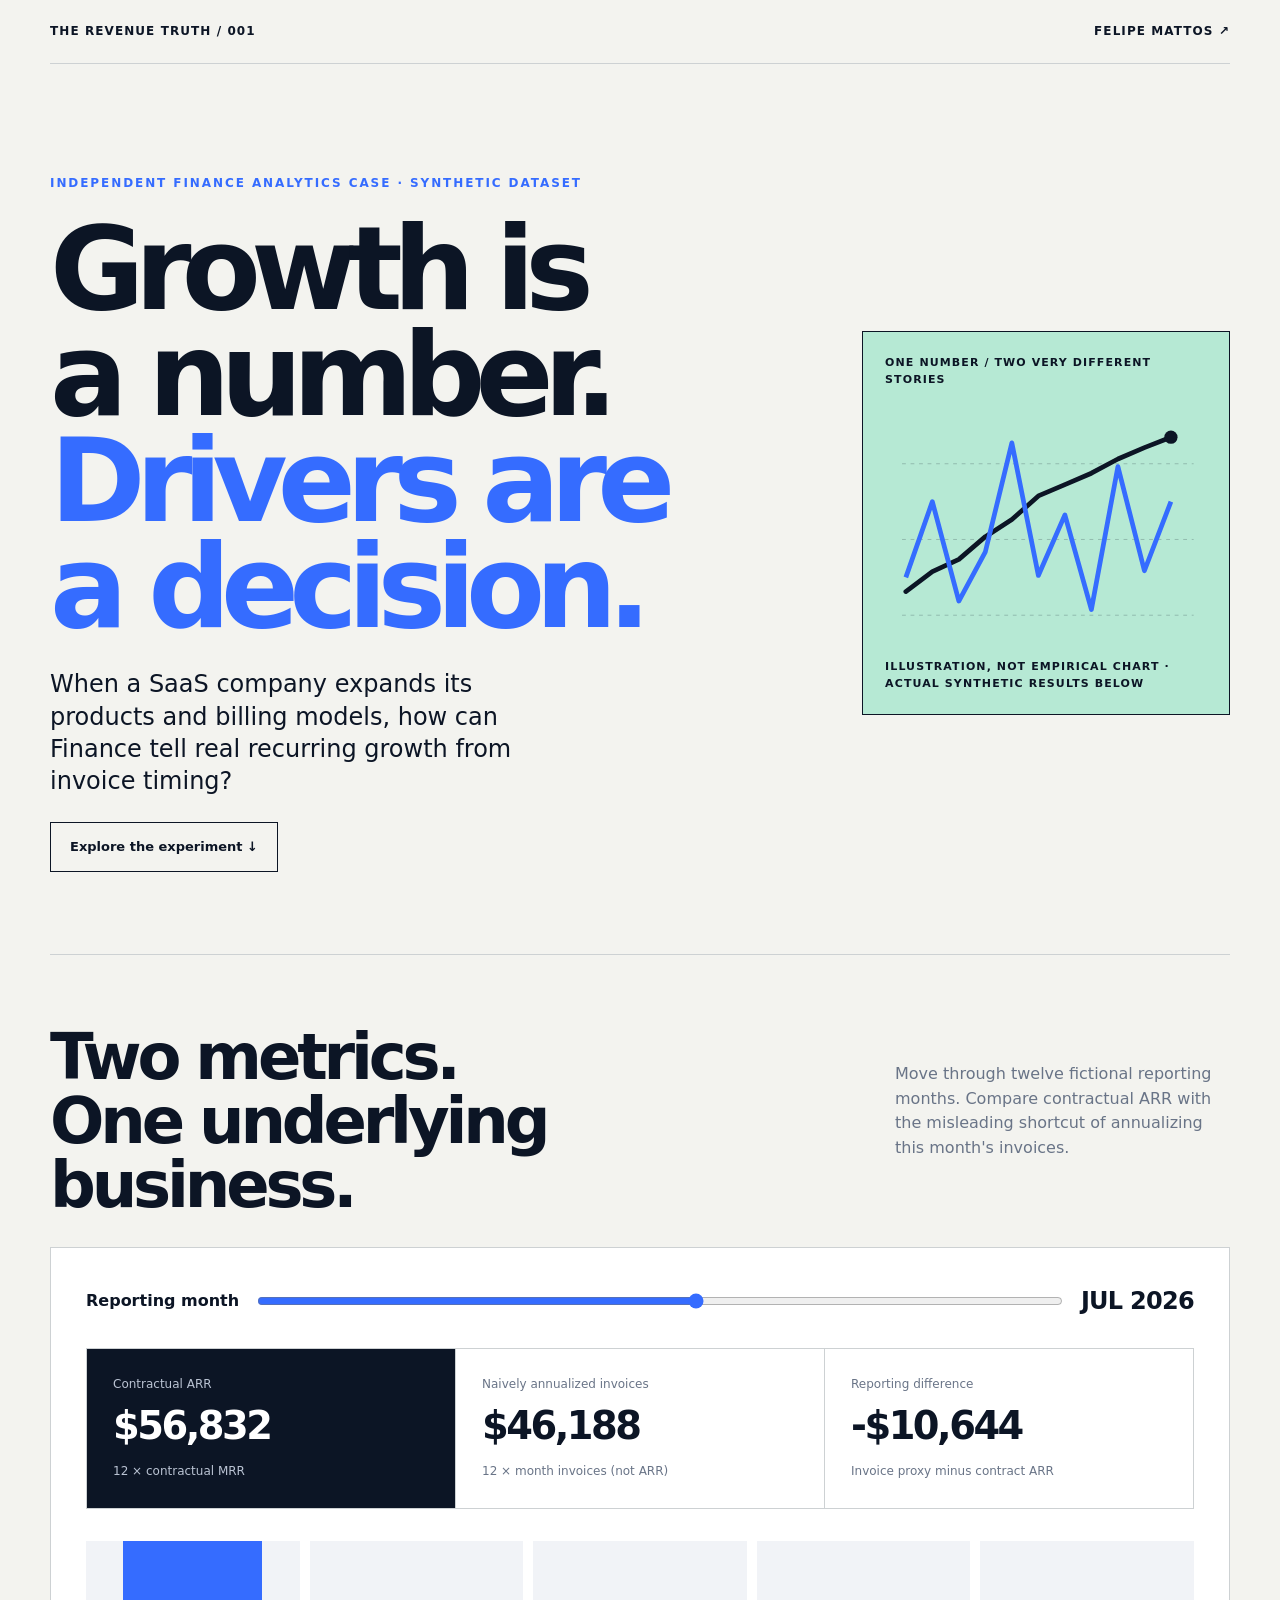
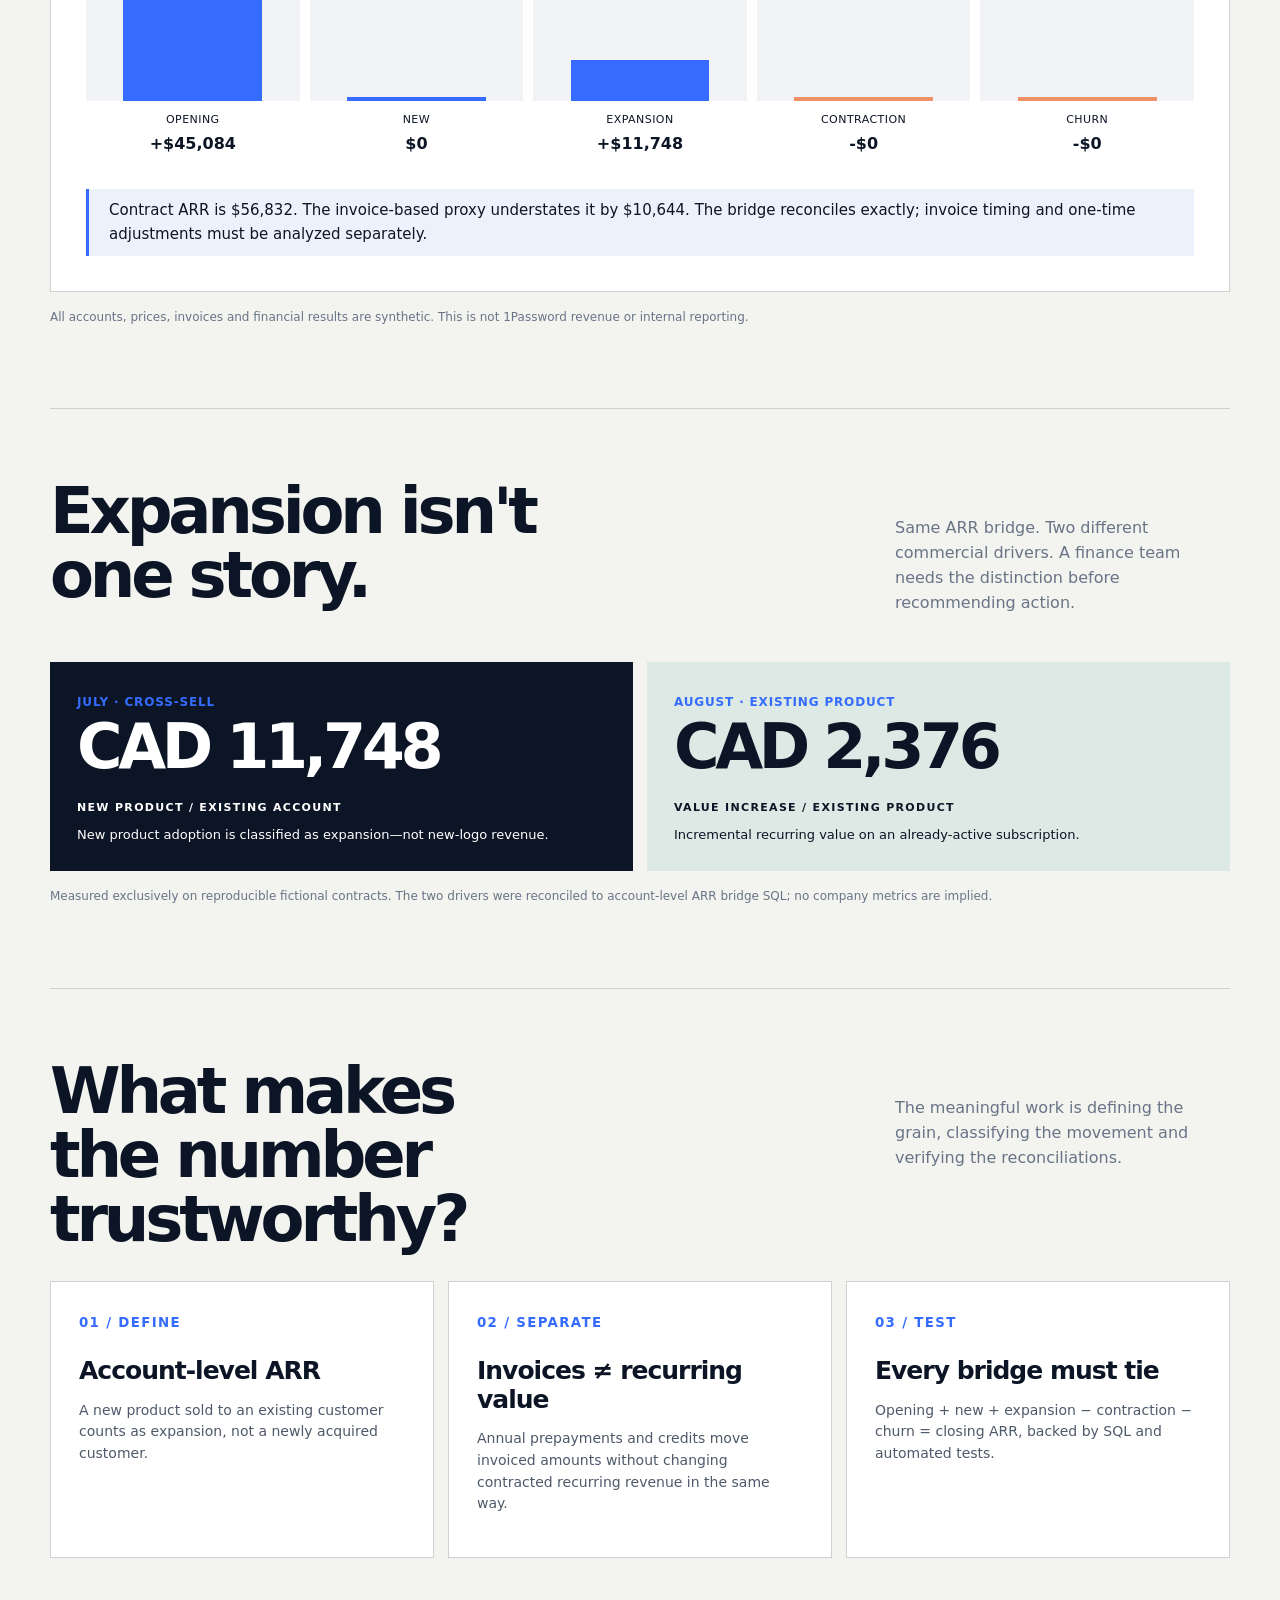
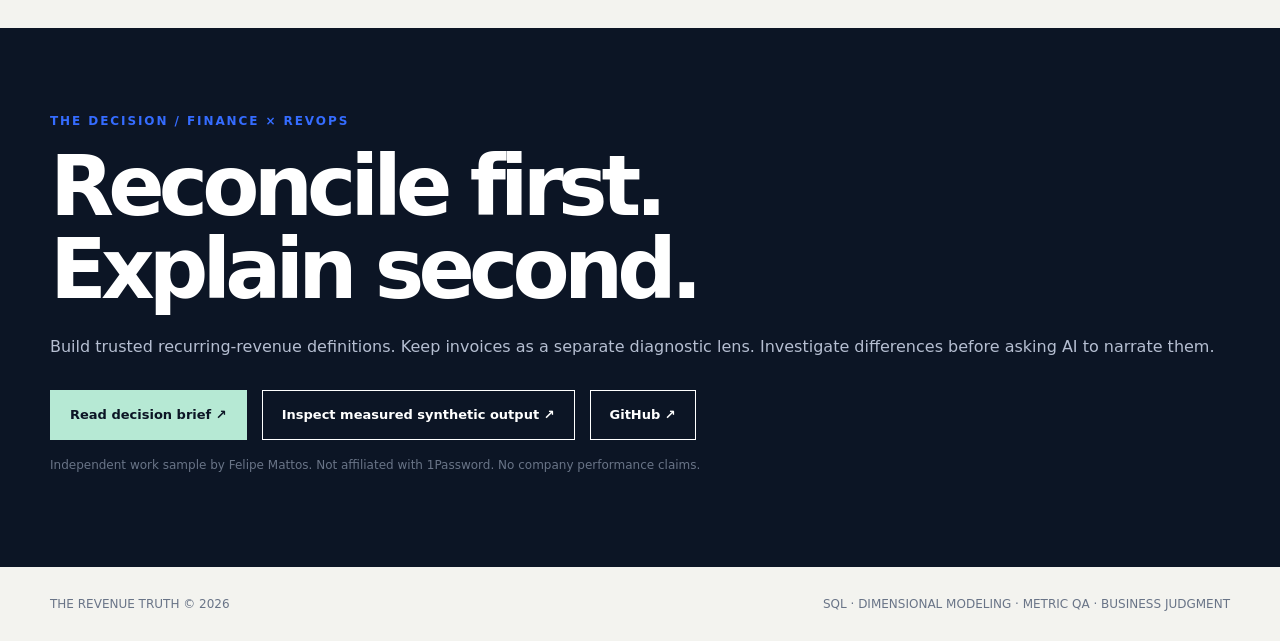
==== index.html @ c7f29cf8 "Publish Revenue Truth v2: index.html" ====
<!doctype html><html lang="en"><head><meta charset="utf-8"><meta name="viewport" content="width=device-width,initial-scale=1"><title>The Revenue Truth — Finance Analytics by Felipe Mattos</title><meta name="description" content="A reproducible synthetic SaaS finance analytics case on ARR, billing and metric integrity."><style>
:root{--ink:#0c1525;--paper:#f3f3ef;--blue:#356cff;--mint:#b6e9d4;--muted:#697487;--line:#cdd1d3}*{box-sizing:border-box}html{scroll-behavior:smooth}body{margin:0;background:var(--paper);color:var(--ink);font:16px/1.55 system-ui,-apple-system,Segoe UI,sans-serif}a{color:inherit}a:hover{color:var(--blue)}.wrap{width:min(1180px,calc(100% - 64px));margin:auto}.top{display:flex;justify-content:space-between;align-items:center;gap:16px;border-bottom:1px solid var(--line);padding:22px 0;font-size:12px;font-weight:750;letter-spacing:.09em}.top a{text-decoration:none}.hero{padding:110px 0 82px;min-height:68vh;display:grid;grid-template-columns:1.35fr .65fr;gap:48px;align-items:center}.kicker{font-size:12px;text-transform:uppercase;letter-spacing:.16em;color:var(--blue);font-weight:800}h1{font-size:clamp(58px,9vw,135px);letter-spacing:-.085em;line-height:.92;margin:24px 0 28px;font-weight:850}h1 em{color:var(--blue);font-style:normal}.lede{font-size:clamp(18px,2vw,24px);max-width:530px;line-height:1.35}.hero-graphic{border:1px solid var(--ink);padding:22px;aspect-ratio:1;background:var(--mint);display:flex;flex-direction:column;justify-content:space-between}.hero-graphic svg{width:100%;height:auto}.tiny{font-size:11px;letter-spacing:.1em;font-weight:800;text-transform:uppercase}.section{border-top:1px solid var(--line);padding:70px 0}.section-title{display:flex;align-items:baseline;justify-content:space-between;gap:32px;margin-bottom:30px}.section-title h2{font-size:clamp(34px,5vw,70px);line-height:1;letter-spacing:-.065em;margin:0}.section-title p{max-width:335px;color:var(--muted)}.panel{background:#fff;border:1px solid var(--line);padding:35px}.control{display:flex;align-items:center;gap:16px;flex-wrap:wrap}.control label{font-weight:700}input[type=range]{accent-color:var(--blue);flex:1;min-width:180px}.month{font-size:24px;letter-spacing:-.03em;font-weight:800}.metrics{display:grid;grid-template-columns:repeat(3,1fr);gap:1px;background:var(--line);border:1px solid var(--line);margin-top:28px}.metric{background:#fff;padding:26px}.metric span{font-size:12px;color:var(--muted);display:block}.metric strong{display:block;font-size:clamp(28px,3vw,42px);letter-spacing:-.065em;line-height:1.25;margin:8px 0}.metric small{font-size:12px;color:var(--muted)}.metric.emphasis{background:var(--ink);color:white}.metric.emphasis span,.metric.emphasis small{color:#bac3d3}.bridge{display:grid;grid-template-columns:repeat(5,minmax(0,1fr));gap:10px;margin:32px 0}.bar{text-align:center}.bar-visual{height:160px;display:flex;align-items:flex-end;justify-content:center;background:#f1f3f7}.bar-visual b{width:65%;min-height:4px;background:var(--blue)}.bar:nth-child(4) .bar-visual b,.bar:nth-child(5) .bar-visual b{background:#ef9267}.bar-title{font-size:11px;text-transform:uppercase;letter-spacing:.04em;margin-top:10px}.bar-value{font-weight:800;margin-top:4px}.notebox{border-left:3px solid var(--blue);padding:10px 20px;font-size:15px;background:#edf1fb}.cards{display:grid;grid-template-columns:repeat(3,1fr);gap:14px}.card{border:1px solid var(--line);padding:28px;background:white;min-height:205px}.card small{color:var(--blue);font-weight:800;letter-spacing:.1em}.card h3{font-size:25px;line-height:1.15;letter-spacing:-.04em;margin:22px 0 10px}.card p{font-size:14px;color:#4e596a}.closing{background:var(--ink);color:#fff;padding:80px 0}.closing h2{font-size:clamp(42px,6.5vw,84px);letter-spacing:-.07em;line-height:1;margin:12px 0 24px}.links{display:flex;gap:15px;flex-wrap:wrap;margin-top:30px}.btn{display:inline-block;border:1px solid currentColor;padding:14px 19px;text-decoration:none;font-weight:700;font-size:13px}.btn.primary{background:var(--mint);color:var(--ink);border-color:var(--mint)}footer{padding:28px 0;font-size:12px;color:var(--muted);display:flex;justify-content:space-between;gap:18px}.light{color:#b5bed1}.disclaimer{font-size:12px;color:var(--muted);margin-top:16px}button:focus-visible,a:focus-visible,input:focus-visible{outline:3px solid var(--blue);outline-offset:3px}@media(max-width:760px){.wrap{width:min(100% - 32px,1180px)}.hero{grid-template-columns:1fr;padding:70px 0 50px;min-height:auto}.hero-graphic{max-width:360px}.section-title{display:block}.metrics,.cards{grid-template-columns:1fr}.bridge{gap:5px}.bar-visual{height:110px}.bar-value{font-size:11px}.bar-title{font-size:9px}.panel{padding:20px}footer{display:block}}
</style><style>.finding{display:grid;grid-template-columns:1fr 1fr;gap:14px;margin-top:24px}.finding article{background:#0c1525;color:white;padding:27px;min-height:190px}.finding article:nth-child(2){background:#dce9e4;color:#0c1525}.finding .figure{font-size:clamp(38px,5vw,62px);font-weight:800;letter-spacing:-.07em;line-height:1.1}.finding .figlabel{display:block;margin-top:17px;font-size:11px;font-weight:700;letter-spacing:.12em;text-transform:uppercase}.finding small{display:block;margin-top:10px;font-size:13px;line-height:1.45}.method-tag{font-size:12px;letter-spacing:.07em;text-transform:uppercase;color:#356cff;font-weight:800}@media(max-width:760px){.finding{grid-template-columns:1fr}}</style></head><body><div class="wrap"><header class="top"><span>THE REVENUE TRUTH / 001</span><a href="https://github.com/felipervm/saas-revenue-integrity" target="_blank" rel="noopener">FELIPE MATTOS ↗</a></header><main><section class="hero"><div><div class="kicker">Independent Finance Analytics case · Synthetic dataset</div><h1>Growth is<br>a number.<br><em>Drivers are<br>a decision.</em></h1><p class="lede">When a SaaS company expands its products and billing models, how can Finance tell real recurring growth from invoice timing?</p><a href="#experiment" class="btn">Explore the experiment ↓</a></div><div class="hero-graphic"><div class="tiny">ONE NUMBER / TWO VERY DIFFERENT STORIES</div><svg viewBox="0 0 340 285" role="img" aria-label="Contract ARR follows steady growth while invoice timing fluctuates"><path d="M18 240H326M18 160H326M18 80H326" stroke="#0c1525" opacity=".22" stroke-dasharray="4 5"/><polyline points="22,215 50,194 78,181 106,157 134,139 162,114 190,102 218,90 246,75 274,63 302,52" fill="none" stroke="#0c1525" stroke-width="5" stroke-linecap="round" stroke-linejoin="round"/><polyline points="22,200 50,120 78,225 106,173 134,58 162,198 190,134 218,234 246,83 274,193 302,120" fill="none" stroke="#356cff" stroke-width="5" stroke-linejoin="round"/><circle cx="302" cy="52" r="7" fill="#0c1525"/></svg><div class="tiny">Illustration, not empirical chart · Actual synthetic results below</div></div></section><section class="section" id="experiment"><div class="section-title"><h2>Two metrics.<br>One underlying business.</h2><p>Move through twelve fictional reporting months. Compare contractual ARR with the misleading shortcut of annualizing this month's invoices.</p></div><div class="panel"><div class="control"><label for="month-slider">Reporting month</label><input id="month-slider" type="range" min="0" max="11" step="1" value="6"><output id="month-label" class="month" for="month-slider">JUL 2026</output></div><div class="metrics"><div class="metric emphasis"><span>Contractual ARR</span><strong id="arr">—</strong><small>12 × contractual MRR</small></div><div class="metric"><span>Naively annualized invoices</span><strong id="invoices">—</strong><small>12 × month invoices (not ARR)</small></div><div class="metric"><span>Reporting difference</span><strong id="difference">—</strong><small>Invoice proxy minus contract ARR</small></div></div><div class="bridge" id="bridge" aria-label="ARR bridge movements"></div><div class="notebox" id="insight" aria-live="polite"></div></div><p class="disclaimer">All accounts, prices, invoices and financial results are synthetic. This is not 1Password revenue or internal reporting.</p></section><section class="section" id="attribution"><div class="section-title"><h2>Expansion isn't<br>one story.</h2><p>Same ARR bridge. Two different commercial drivers. A finance team needs the distinction before recommending action.</p></div><div class="finding"><article><span class="method-tag">JULY · CROSS-SELL</span><div class="figure">CAD 11,748</div><span class="figlabel">New product / existing account</span><small>New product adoption is classified as expansion—not new-logo revenue.</small></article><article><span class="method-tag">AUGUST · EXISTING PRODUCT</span><div class="figure">CAD 2,376</div><span class="figlabel">Value increase / existing product</span><small>Incremental recurring value on an already-active subscription.</small></article></div><p class="disclaimer">Measured exclusively on reproducible fictional contracts. The two drivers were reconciled to account-level ARR bridge SQL; no company metrics are implied.</p></section><section class="section"><div class="section-title"><h2>What makes<br>the number trustworthy?</h2><p>The meaningful work is defining the grain, classifying the movement and verifying the reconciliations.</p></div><div class="cards"><article class="card"><small>01 / DEFINE</small><h3>Account-level ARR</h3><p>A new product sold to an existing customer counts as expansion, not a newly acquired customer.</p></article><article class="card"><small>02 / SEPARATE</small><h3>Invoices ≠ recurring value</h3><p>Annual prepayments and credits move invoiced amounts without changing contracted recurring revenue in the same way.</p></article><article class="card"><small>03 / TEST</small><h3>Every bridge must tie</h3><p>Opening + new + expansion − contraction − churn = closing ARR, backed by SQL and automated tests.</p></article></div></section></main></div><section class="closing"><div class="wrap"><span class="kicker">The decision / Finance × RevOps</span><h2>Reconcile first.<br>Explain second.</h2><p class="light">Build trusted recurring-revenue definitions. Keep invoices as a separate diagnostic lens. Investigate differences before asking AI to narrate them.</p><div class="links"><a class="btn primary" href="https://github.com/felipervm/saas-revenue-integrity/blob/main/docs/decision_brief.md">Read decision brief ↗</a><a class="btn" href="https://github.com/felipervm/saas-revenue-integrity/blob/main/data/analysis.json">Inspect measured synthetic output ↗</a><a class="btn" href="https://github.com/felipervm/saas-revenue-integrity" target="_blank" rel="noopener">GitHub ↗</a></div><p class="disclaimer light">Independent work sample by Felipe Mattos. Not affiliated with 1Password. No company performance claims.</p></div></section><div class="wrap"><footer><span>THE REVENUE TRUTH © 2026</span><span>SQL · DIMENSIONAL MODELING · METRIC QA · BUSINESS JUDGMENT</span></footer></div><script id="results" type="application/json">{"metadata":{"dataset":"Synthetic fictional SaaS accounts and products \u2014 NOT 1Password internal data","seed":20261015,"accounts":120,"period":"Jan\u2013Dec 2026","currency":"CAD","pricing":"illustrative only"},"results":{"01_arr_bridge":[{"month":"2026-01","opening_arr":0,"new_arr":8664,"expansion_arr":0,"contraction_arr":0,"churn_arr":0,"closing_arr":8664},{"month":"2026-02","opening_arr":8664,"new_arr":9240,"expansion_arr":0,"contraction_arr":0,"churn_arr":0,"closing_arr":17904},{"month":"2026-03","opening_arr":17904,"new_arr":9084,"expansion_arr":0,"contraction_arr":0,"churn_arr":0,"closing_arr":26988},{"month":"2026-04","opening_arr":26988,"new_arr":8772,"expansion_arr":0,"contraction_arr":0,"churn_arr":0,"closing_arr":35760},{"month":"2026-05","opening_arr":35760,"new_arr":9324,"expansion_arr":0,"contraction_arr":0,"churn_arr":0,"closing_arr":45084},{"month":"2026-06","opening_arr":45084,"new_arr":0,"expansion_arr":0,"contraction_arr":0,"churn_arr":0,"closing_arr":45084},{"month":"2026-07","opening_arr":45084,"new_arr":0,"expansion_arr":11748,"contraction_arr":0,"churn_arr":0,"closing_arr":56832},{"month":"2026-08","opening_arr":56832,"new_arr":0,"expansion_arr":2376,"contraction_arr":0,"churn_arr":0,"closing_arr":59208},{"month":"2026-09","opening_arr":59208,"new_arr":0,"expansion_arr":0,"contraction_arr":0,"churn_arr":0,"closing_arr":59208},{"month":"2026-10","opening_arr":59208,"new_arr":0,"expansion_arr":0,"contraction_arr":0,"churn_arr":4020,"closing_arr":55188},{"month":"2026-11","opening_arr":55188,"new_arr":0,"expansion_arr":0,"contraction_arr":0,"churn_arr":0,"closing_arr":55188},{"month":"2026-12","opening_arr":55188,"new_arr":0,"expansion_arr":0,"contraction_arr":0,"churn_arr":2880,"closing_arr":52308}],"02_billing_distortion":[{"month":"2026-01","contract_arr":8664,"invoices_cad":8664,"naive_annualized_invoices":103968,"invoice_vs_arr_delta":95304},{"month":"2026-02","contract_arr":17904,"invoices_cad":770,"naive_annualized_invoices":9240,"invoice_vs_arr_delta":-8664},{"month":"2026-03","contract_arr":26988,"invoices_cad":1527,"naive_annualized_invoices":18324,"invoice_vs_arr_delta":-8664},{"month":"2026-04","contract_arr":35760,"invoices_cad":2258,"naive_annualized_invoices":27096,"invoice_vs_arr_delta":-8664},{"month":"2026-05","contract_arr":45084,"invoices_cad":3035,"naive_annualized_invoices":36420,"invoice_vs_arr_delta":-8664},{"month":"2026-06","contract_arr":45084,"invoices_cad":3035,"naive_annualized_invoices":36420,"invoice_vs_arr_delta":-8664},{"month":"2026-07","contract_arr":56832,"invoices_cad":3849,"naive_annualized_invoices":46188,"invoice_vs_arr_delta":-10644},{"month":"2026-08","contract_arr":59208,"invoices_cad":4007,"naive_annualized_invoices":48084,"invoice_vs_arr_delta":-11124},{"month":"2026-09","contract_arr":59208,"invoices_cad":3827,"naive_annualized_invoices":45924,"invoice_vs_arr_delta":-13284},{"month":"2026-10","contract_arr":55188,"invoices_cad":3692,"naive_annualized_invoices":44304,"invoice_vs_arr_delta":-10884},{"month":"2026-11","contract_arr":55188,"invoices_cad":3692,"naive_annualized_invoices":44304,"invoice_vs_arr_delta":-10884},{"month":"2026-12","contract_arr":52308,"invoices_cad":3472,"naive_annualized_invoices":41664,"invoice_vs_arr_delta":-10644}],"03_quality_checks":[{"check_name":"duplicate_subscription_grain","failures":0},{"check_name":"negative_or_inactive_mrr","failures":0},{"check_name":"unknown_product","failures":0},{"check_name":"orphan_invoice","failures":0},{"check_name":"invalid_month","failures":0}],"04_retention":[{"month":"2026-01","retained_cohort_opening_arr":0,"retained_cohort_closing_arr":0,"monthly_net_revenue_retention_pct":null},{"month":"2026-02","retained_cohort_opening_arr":8664,"retained_cohort_closing_arr":8664,"monthly_net_revenue_retention_pct":100.0},{"month":"2026-03","retained_cohort_opening_arr":17904,"retained_cohort_closing_arr":17904,"monthly_net_revenue_retention_pct":100.0},{"month":"2026-04","retained_cohort_opening_arr":26988,"retained_cohort_closing_arr":26988,"monthly_net_revenue_retention_pct":100.0},{"month":"2026-05","retained_cohort_opening_arr":35760,"retained_cohort_closing_arr":35760,"monthly_net_revenue_retention_pct":100.0},{"month":"2026-06","retained_cohort_opening_arr":45084,"retained_cohort_closing_arr":45084,"monthly_net_revenue_retention_pct":100.0},{"month":"2026-07","retained_cohort_opening_arr":45084,"retained_cohort_closing_arr":56832,"monthly_net_revenue_retention_pct":126.06},{"month":"2026-08","retained_cohort_opening_arr":56832,"retained_cohort_closing_arr":59208,"monthly_net_revenue_retention_pct":104.18},{"month":"2026-09","retained_cohort_opening_arr":59208,"retained_cohort_closing_arr":59208,"monthly_net_revenue_retention_pct":100.0},{"month":"2026-10","retained_cohort_opening_arr":59208,"retained_cohort_closing_arr":55188,"monthly_net_revenue_retention_pct":93.21},{"month":"2026-11","retained_cohort_opening_arr":55188,"retained_cohort_closing_arr":55188,"monthly_net_revenue_retention_pct":100.0},{"month":"2026-12","retained_cohort_opening_arr":55188,"retained_cohort_closing_arr":52308,"monthly_net_revenue_retention_pct":94.78}],"05_expansion_attribution":[{"month":"2026-01","cross_sell_arr":0,"existing_product_growth_arr":0,"identified_expansion_arr":0},{"month":"2026-02","cross_sell_arr":0,"existing_product_growth_arr":0,"identified_expansion_arr":0},{"month":"2026-03","cross_sell_arr":0,"existing_product_growth_arr":0,"identified_expansion_arr":0},{"month":"2026-04","cross_sell_arr":0,"existing_product_growth_arr":0,"identified_expansion_arr":0},{"month":"2026-05","cross_sell_arr":0,"existing_product_growth_arr":0,"identified_expansion_arr":0},{"month":"2026-06","cross_sell_arr":0,"existing_product_growth_arr":0,"identified_expansion_arr":0},{"month":"2026-07","cross_sell_arr":11748,"existing_product_growth_arr":0,"identified_expansion_arr":11748},{"month":"2026-08","cross_sell_arr":0,"existing_product_growth_arr":2376,"identified_expansion_arr":2376},{"month":"2026-09","cross_sell_arr":0,"existing_product_growth_arr":0,"identified_expansion_arr":0},{"month":"2026-10","cross_sell_arr":0,"existing_product_growth_arr":0,"identified_expansion_arr":0},{"month":"2026-11","cross_sell_arr":0,"existing_product_growth_arr":0,"identified_expansion_arr":0},{"month":"2026-12","cross_sell_arr":0,"existing_product_growth_arr":0,"identified_expansion_arr":0}],"06_semantic_controls":[{"check_name":"active_with_zero_mrr","failures":0},{"check_name":"unknown_account","failures":0},{"check_name":"invalid_cadence","failures":0},{"check_name":"pre_cohort_recurring_value","failures":0},{"check_name":"incorrect_monthly_subscription_invoice","failures":0},{"check_name":"unexpected_invoice_type","failures":0}]}}</script><script>
const results=JSON.parse(document.getElementById('results').textContent).results;
const bridge=results['01_arr_bridge'],billing=results['02_billing_distortion'];const fmt=x=>new Intl.NumberFormat('en-CA',{style:'currency',currency:'CAD',maximumFractionDigits:0}).format(x);const signed=x=>(x>0?'+':'')+fmt(x);
const slider=document.getElementById('month-slider');function draw(){const i=+slider.value,a=bridge[i],b=billing[i];document.getElementById('month-label').textContent=new Date(a.month+'-15').toLocaleString('en-CA',{month:'short',year:'numeric'}).toUpperCase();document.getElementById('arr').textContent=fmt(a.closing_arr);document.getElementById('invoices').textContent=fmt(b.naive_annualized_invoices);document.getElementById('difference').textContent=signed(b.invoice_vs_arr_delta);const parts=[['Opening',a.opening_arr],['New',a.new_arr],['Expansion',a.expansion_arr],['Contraction',-a.contraction_arr],['Churn',-a.churn_arr]];const max=Math.max(1,...parts.map(x=>Math.abs(x[1])));document.getElementById('bridge').innerHTML=parts.map(([label,value])=>`<div class="bar"><div class="bar-visual"><b style="height:${Math.max(3,Math.abs(value)/max*100)}%"></b></div><div class="bar-title">${label}</div><div class="bar-value">${signed(value)}</div></div>`).join('');document.getElementById('insight').textContent=`Contract ARR is ${fmt(a.closing_arr)}. The invoice-based proxy ${b.invoice_vs_arr_delta<0?'understates':'overstates'} it by ${fmt(Math.abs(b.invoice_vs_arr_delta))}. The bridge reconciles exactly; invoice timing and one-time adjustments must be analyzed separately.`;}slider.addEventListener('input',draw);draw();
</script></body></html>
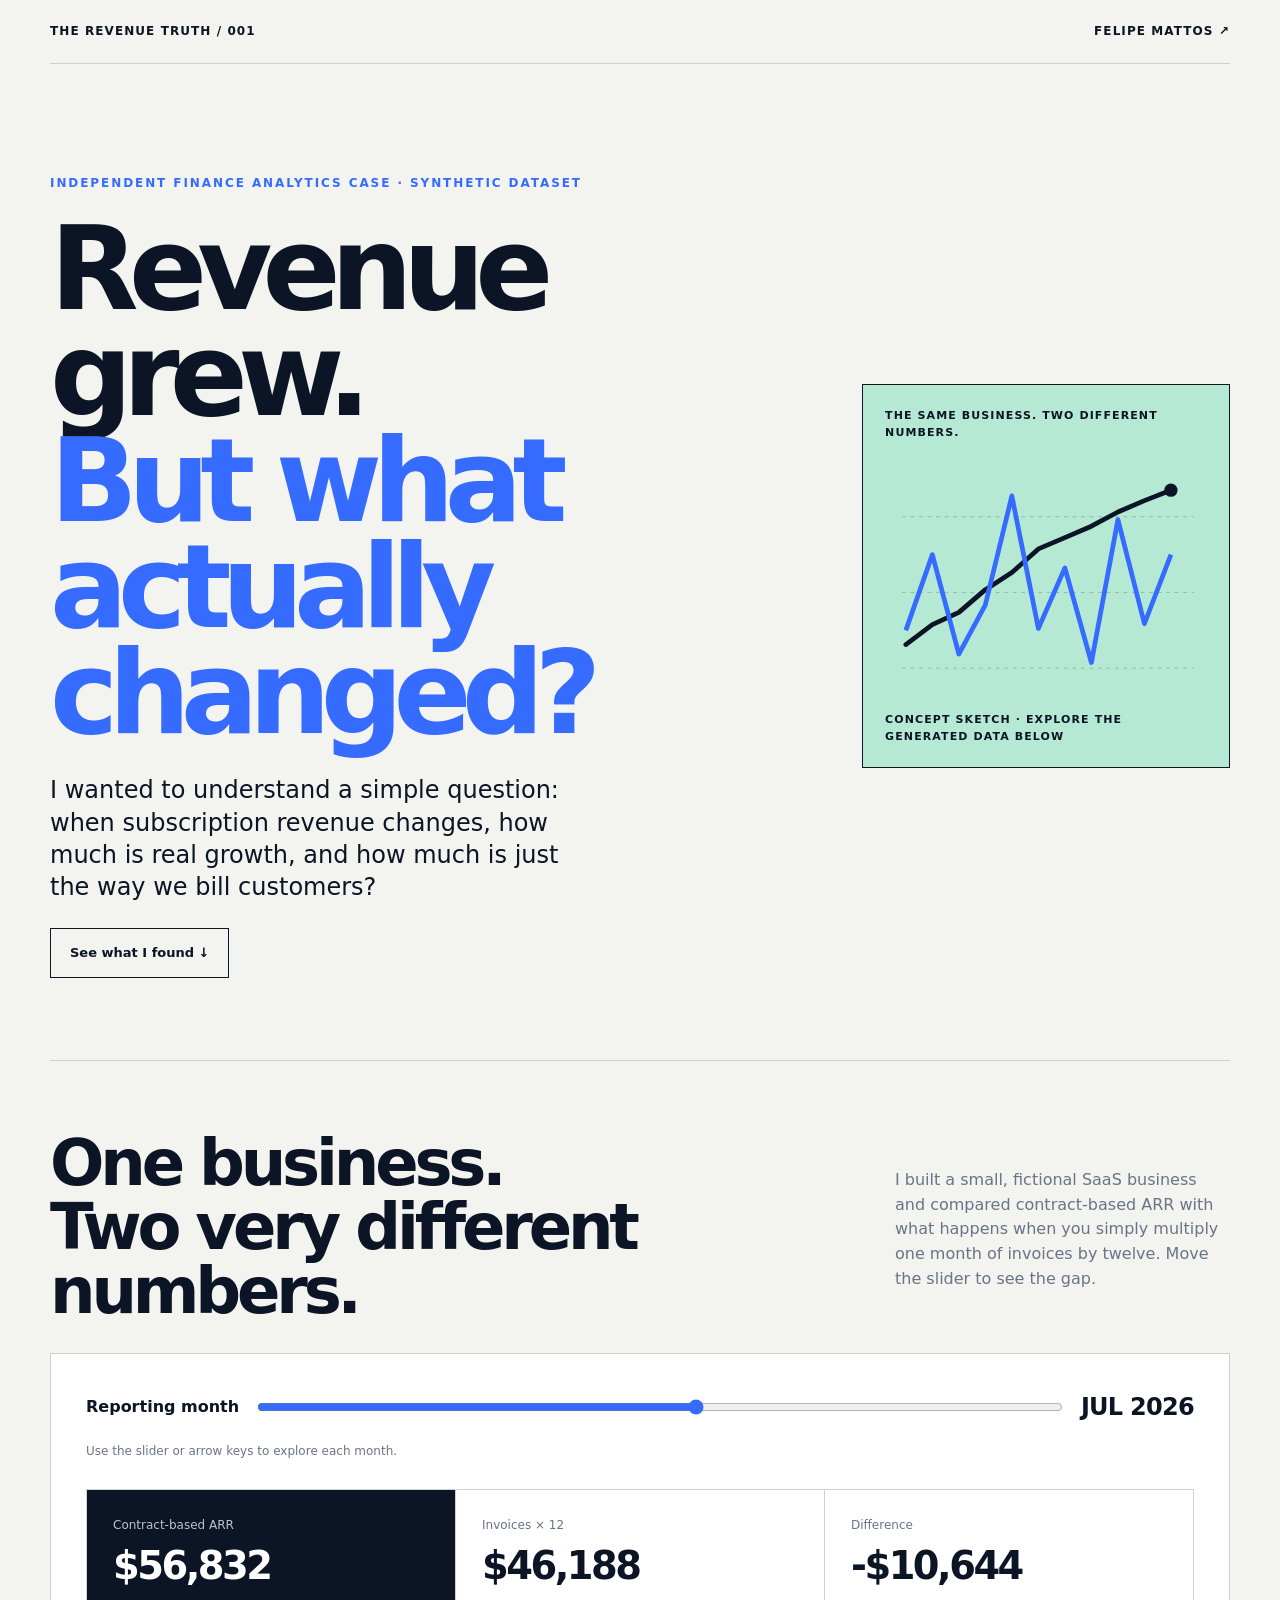
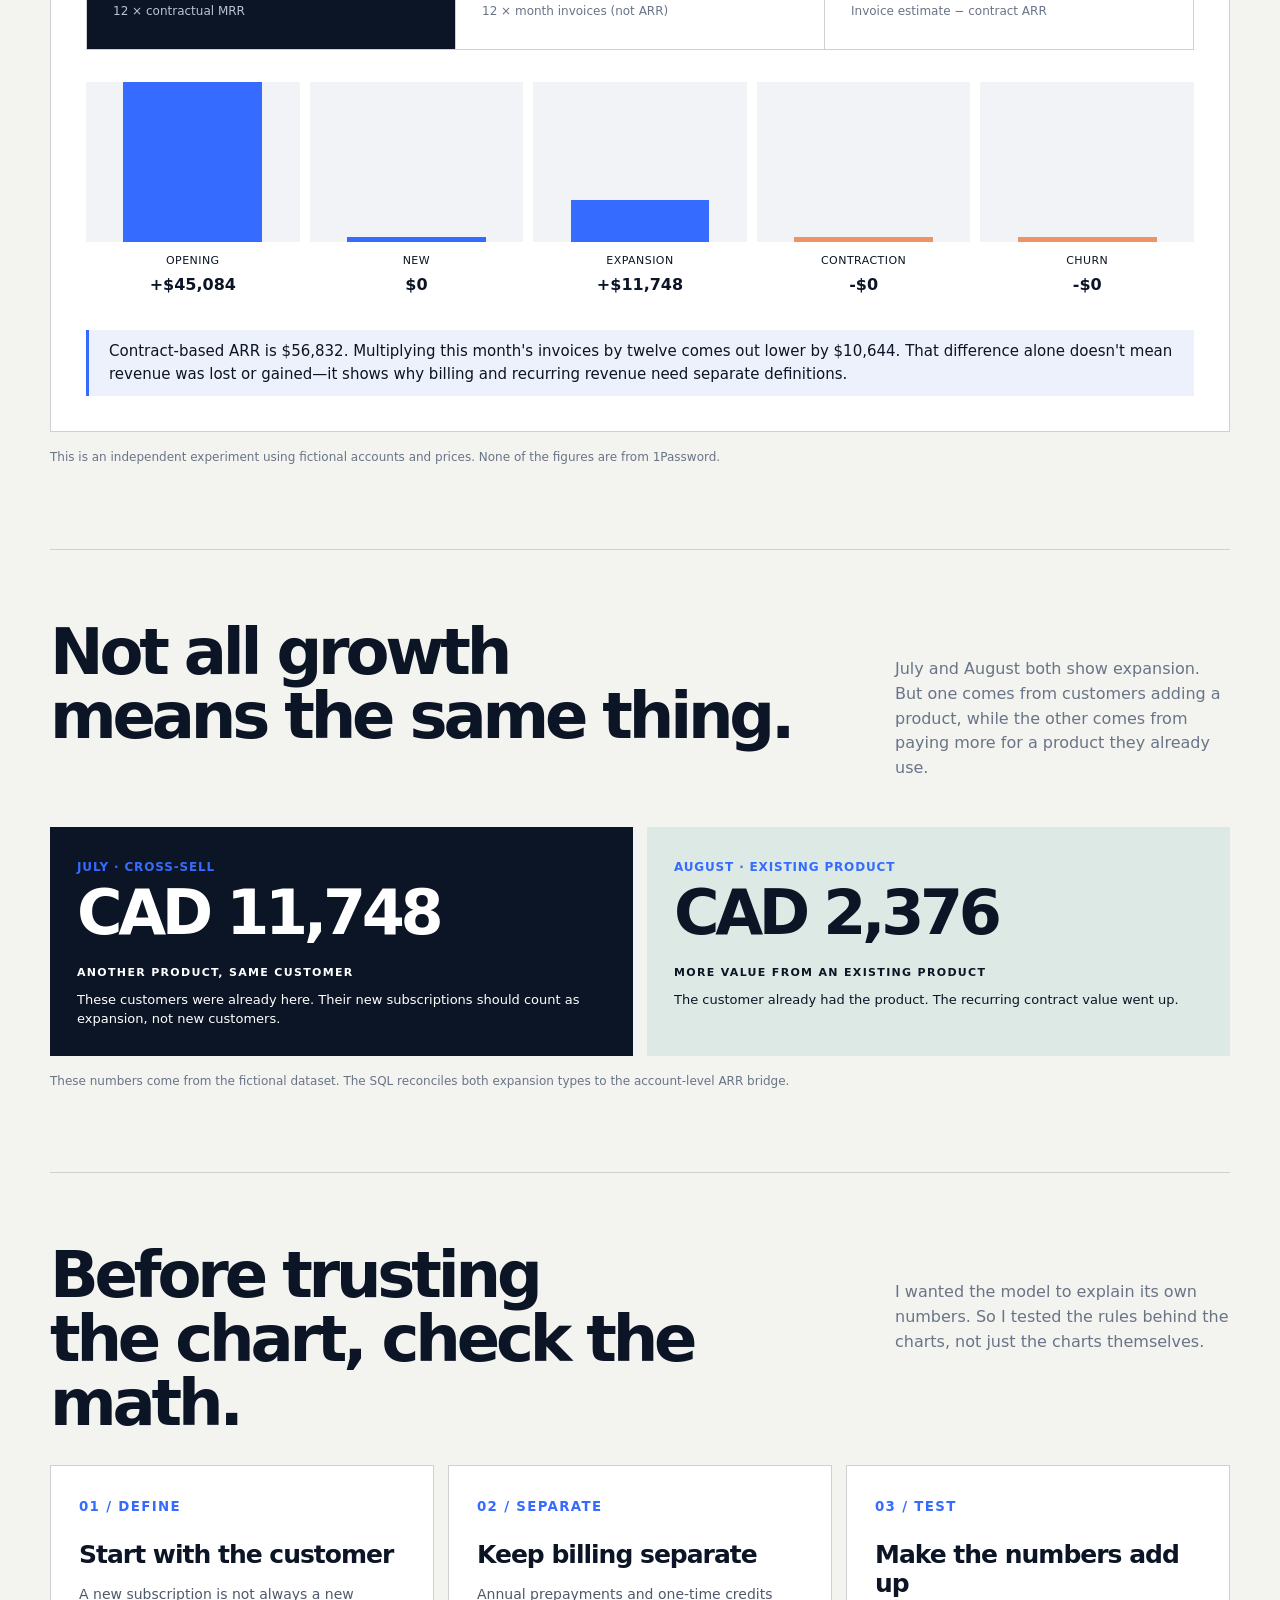
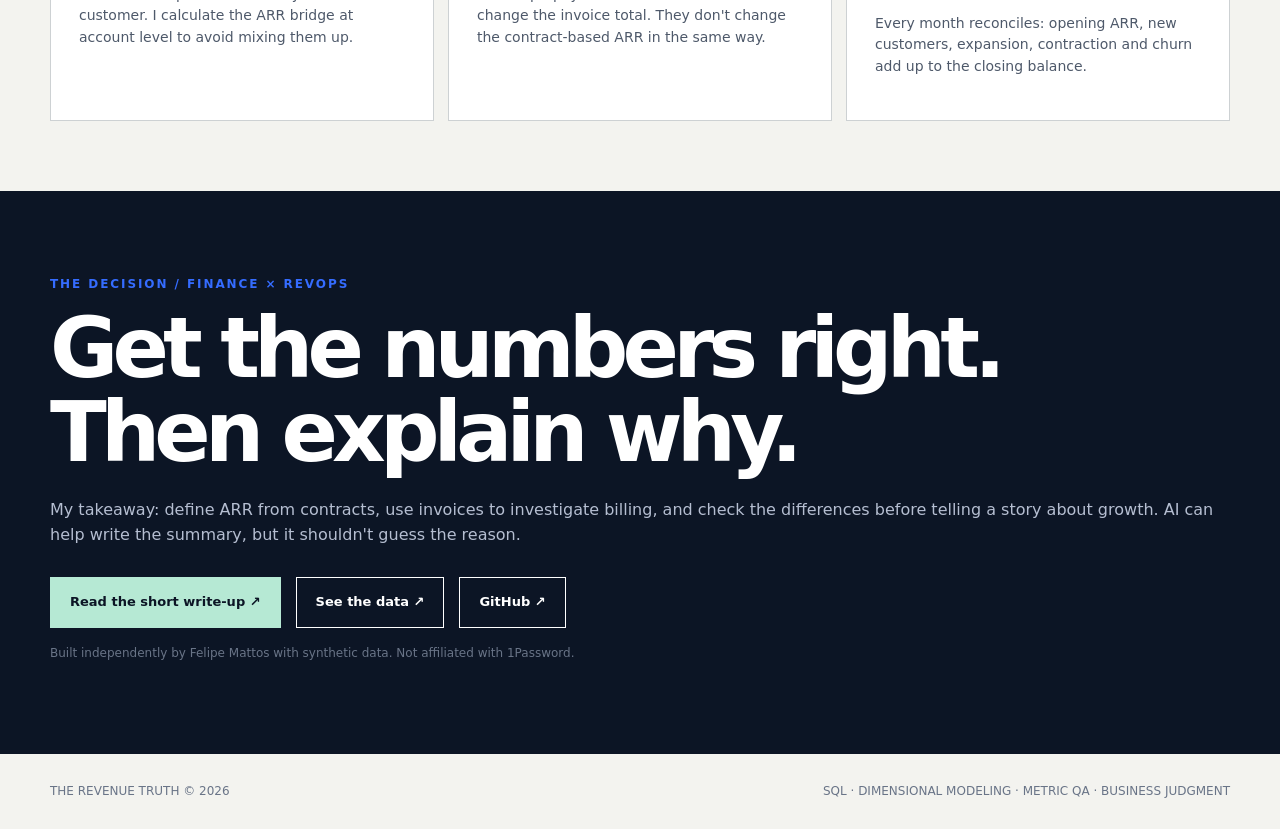
==== commit a834cfda: "Improve finance model reproducibility and personal editorial voice" ====
--- a/index.html
+++ b/index.html
@@ -1,7 +1,7 @@
-<!doctype html><html lang="en"><head><meta charset="utf-8"><meta name="viewport" content="width=device-width,initial-scale=1"><title>The Revenue Truth — Finance Analytics by Felipe Mattos</title><meta name="description" content="A reproducible synthetic SaaS finance analytics case on ARR, billing and metric integrity."><style>
+<!doctype html><html lang="en"><head><meta charset="utf-8"><meta name="viewport" content="width=device-width,initial-scale=1"><title>The Revenue Truth — An independent analysis by Felipe Mattos</title><meta name="description" content="A reproducible synthetic SaaS finance analytics case on ARR, billing and metric integrity."><style>
 :root{--ink:#0c1525;--paper:#f3f3ef;--blue:#356cff;--mint:#b6e9d4;--muted:#697487;--line:#cdd1d3}*{box-sizing:border-box}html{scroll-behavior:smooth}body{margin:0;background:var(--paper);color:var(--ink);font:16px/1.55 system-ui,-apple-system,Segoe UI,sans-serif}a{color:inherit}a:hover{color:var(--blue)}.wrap{width:min(1180px,calc(100% - 64px));margin:auto}.top{display:flex;justify-content:space-between;align-items:center;gap:16px;border-bottom:1px solid var(--line);padding:22px 0;font-size:12px;font-weight:750;letter-spacing:.09em}.top a{text-decoration:none}.hero{padding:110px 0 82px;min-height:68vh;display:grid;grid-template-columns:1.35fr .65fr;gap:48px;align-items:center}.kicker{font-size:12px;text-transform:uppercase;letter-spacing:.16em;color:var(--blue);font-weight:800}h1{font-size:clamp(58px,9vw,135px);letter-spacing:-.085em;line-height:.92;margin:24px 0 28px;font-weight:850}h1 em{color:var(--blue);font-style:normal}.lede{font-size:clamp(18px,2vw,24px);max-width:530px;line-height:1.35}.hero-graphic{border:1px solid var(--ink);padding:22px;aspect-ratio:1;background:var(--mint);display:flex;flex-direction:column;justify-content:space-between}.hero-graphic svg{width:100%;height:auto}.tiny{font-size:11px;letter-spacing:.1em;font-weight:800;text-transform:uppercase}.section{border-top:1px solid var(--line);padding:70px 0}.section-title{display:flex;align-items:baseline;justify-content:space-between;gap:32px;margin-bottom:30px}.section-title h2{font-size:clamp(34px,5vw,70px);line-height:1;letter-spacing:-.065em;margin:0}.section-title p{max-width:335px;color:var(--muted)}.panel{background:#fff;border:1px solid var(--line);padding:35px}.control{display:flex;align-items:center;gap:16px;flex-wrap:wrap}.control label{font-weight:700}input[type=range]{accent-color:var(--blue);flex:1;min-width:180px}.month{font-size:24px;letter-spacing:-.03em;font-weight:800}.metrics{display:grid;grid-template-columns:repeat(3,1fr);gap:1px;background:var(--line);border:1px solid var(--line);margin-top:28px}.metric{background:#fff;padding:26px}.metric span{font-size:12px;color:var(--muted);display:block}.metric strong{display:block;font-size:clamp(28px,3vw,42px);letter-spacing:-.065em;line-height:1.25;margin:8px 0}.metric small{font-size:12px;color:var(--muted)}.metric.emphasis{background:var(--ink);color:white}.metric.emphasis span,.metric.emphasis small{color:#bac3d3}.bridge{display:grid;grid-template-columns:repeat(5,minmax(0,1fr));gap:10px;margin:32px 0}.bar{text-align:center}.bar-visual{height:160px;display:flex;align-items:flex-end;justify-content:center;background:#f1f3f7}.bar-visual b{width:65%;min-height:4px;background:var(--blue)}.bar:nth-child(4) .bar-visual b,.bar:nth-child(5) .bar-visual b{background:#ef9267}.bar-title{font-size:11px;text-transform:uppercase;letter-spacing:.04em;margin-top:10px}.bar-value{font-weight:800;margin-top:4px}.notebox{border-left:3px solid var(--blue);padding:10px 20px;font-size:15px;background:#edf1fb}.cards{display:grid;grid-template-columns:repeat(3,1fr);gap:14px}.card{border:1px solid var(--line);padding:28px;background:white;min-height:205px}.card small{color:var(--blue);font-weight:800;letter-spacing:.1em}.card h3{font-size:25px;line-height:1.15;letter-spacing:-.04em;margin:22px 0 10px}.card p{font-size:14px;color:#4e596a}.closing{background:var(--ink);color:#fff;padding:80px 0}.closing h2{font-size:clamp(42px,6.5vw,84px);letter-spacing:-.07em;line-height:1;margin:12px 0 24px}.links{display:flex;gap:15px;flex-wrap:wrap;margin-top:30px}.btn{display:inline-block;border:1px solid currentColor;padding:14px 19px;text-decoration:none;font-weight:700;font-size:13px}.btn.primary{background:var(--mint);color:var(--ink);border-color:var(--mint)}footer{padding:28px 0;font-size:12px;color:var(--muted);display:flex;justify-content:space-between;gap:18px}.light{color:#b5bed1}.disclaimer{font-size:12px;color:var(--muted);margin-top:16px}button:focus-visible,a:focus-visible,input:focus-visible{outline:3px solid var(--blue);outline-offset:3px}@media(max-width:760px){.wrap{width:min(100% - 32px,1180px)}.hero{grid-template-columns:1fr;padding:70px 0 50px;min-height:auto}.hero-graphic{max-width:360px}.section-title{display:block}.metrics,.cards{grid-template-columns:1fr}.bridge{gap:5px}.bar-visual{height:110px}.bar-value{font-size:11px}.bar-title{font-size:9px}.panel{padding:20px}footer{display:block}}
-</style><style>.finding{display:grid;grid-template-columns:1fr 1fr;gap:14px;margin-top:24px}.finding article{background:#0c1525;color:white;padding:27px;min-height:190px}.finding article:nth-child(2){background:#dce9e4;color:#0c1525}.finding .figure{font-size:clamp(38px,5vw,62px);font-weight:800;letter-spacing:-.07em;line-height:1.1}.finding .figlabel{display:block;margin-top:17px;font-size:11px;font-weight:700;letter-spacing:.12em;text-transform:uppercase}.finding small{display:block;margin-top:10px;font-size:13px;line-height:1.45}.method-tag{font-size:12px;letter-spacing:.07em;text-transform:uppercase;color:#356cff;font-weight:800}@media(max-width:760px){.finding{grid-template-columns:1fr}}</style></head><body><div class="wrap"><header class="top"><span>THE REVENUE TRUTH / 001</span><a href="https://github.com/felipervm/saas-revenue-integrity" target="_blank" rel="noopener">FELIPE MATTOS ↗</a></header><main><section class="hero"><div><div class="kicker">Independent Finance Analytics case · Synthetic dataset</div><h1>Growth is<br>a number.<br><em>Drivers are<br>a decision.</em></h1><p class="lede">When a SaaS company expands its products and billing models, how can Finance tell real recurring growth from invoice timing?</p><a href="#experiment" class="btn">Explore the experiment ↓</a></div><div class="hero-graphic"><div class="tiny">ONE NUMBER / TWO VERY DIFFERENT STORIES</div><svg viewBox="0 0 340 285" role="img" aria-label="Contract ARR follows steady growth while invoice timing fluctuates"><path d="M18 240H326M18 160H326M18 80H326" stroke="#0c1525" opacity=".22" stroke-dasharray="4 5"/><polyline points="22,215 50,194 78,181 106,157 134,139 162,114 190,102 218,90 246,75 274,63 302,52" fill="none" stroke="#0c1525" stroke-width="5" stroke-linecap="round" stroke-linejoin="round"/><polyline points="22,200 50,120 78,225 106,173 134,58 162,198 190,134 218,234 246,83 274,193 302,120" fill="none" stroke="#356cff" stroke-width="5" stroke-linejoin="round"/><circle cx="302" cy="52" r="7" fill="#0c1525"/></svg><div class="tiny">Illustration, not empirical chart · Actual synthetic results below</div></div></section><section class="section" id="experiment"><div class="section-title"><h2>Two metrics.<br>One underlying business.</h2><p>Move through twelve fictional reporting months. Compare contractual ARR with the misleading shortcut of annualizing this month's invoices.</p></div><div class="panel"><div class="control"><label for="month-slider">Reporting month</label><input id="month-slider" type="range" min="0" max="11" step="1" value="6"><output id="month-label" class="month" for="month-slider">JUL 2026</output></div><div class="metrics"><div class="metric emphasis"><span>Contractual ARR</span><strong id="arr">—</strong><small>12 × contractual MRR</small></div><div class="metric"><span>Naively annualized invoices</span><strong id="invoices">—</strong><small>12 × month invoices (not ARR)</small></div><div class="metric"><span>Reporting difference</span><strong id="difference">—</strong><small>Invoice proxy minus contract ARR</small></div></div><div class="bridge" id="bridge" aria-label="ARR bridge movements"></div><div class="notebox" id="insight" aria-live="polite"></div></div><p class="disclaimer">All accounts, prices, invoices and financial results are synthetic. This is not 1Password revenue or internal reporting.</p></section><section class="section" id="attribution"><div class="section-title"><h2>Expansion isn't<br>one story.</h2><p>Same ARR bridge. Two different commercial drivers. A finance team needs the distinction before recommending action.</p></div><div class="finding"><article><span class="method-tag">JULY · CROSS-SELL</span><div class="figure">CAD 11,748</div><span class="figlabel">New product / existing account</span><small>New product adoption is classified as expansion—not new-logo revenue.</small></article><article><span class="method-tag">AUGUST · EXISTING PRODUCT</span><div class="figure">CAD 2,376</div><span class="figlabel">Value increase / existing product</span><small>Incremental recurring value on an already-active subscription.</small></article></div><p class="disclaimer">Measured exclusively on reproducible fictional contracts. The two drivers were reconciled to account-level ARR bridge SQL; no company metrics are implied.</p></section><section class="section"><div class="section-title"><h2>What makes<br>the number trustworthy?</h2><p>The meaningful work is defining the grain, classifying the movement and verifying the reconciliations.</p></div><div class="cards"><article class="card"><small>01 / DEFINE</small><h3>Account-level ARR</h3><p>A new product sold to an existing customer counts as expansion, not a newly acquired customer.</p></article><article class="card"><small>02 / SEPARATE</small><h3>Invoices ≠ recurring value</h3><p>Annual prepayments and credits move invoiced amounts without changing contracted recurring revenue in the same way.</p></article><article class="card"><small>03 / TEST</small><h3>Every bridge must tie</h3><p>Opening + new + expansion − contraction − churn = closing ARR, backed by SQL and automated tests.</p></article></div></section></main></div><section class="closing"><div class="wrap"><span class="kicker">The decision / Finance × RevOps</span><h2>Reconcile first.<br>Explain second.</h2><p class="light">Build trusted recurring-revenue definitions. Keep invoices as a separate diagnostic lens. Investigate differences before asking AI to narrate them.</p><div class="links"><a class="btn primary" href="https://github.com/felipervm/saas-revenue-integrity/blob/main/docs/decision_brief.md">Read decision brief ↗</a><a class="btn" href="https://github.com/felipervm/saas-revenue-integrity/blob/main/data/analysis.json">Inspect measured synthetic output ↗</a><a class="btn" href="https://github.com/felipervm/saas-revenue-integrity" target="_blank" rel="noopener">GitHub ↗</a></div><p class="disclaimer light">Independent work sample by Felipe Mattos. Not affiliated with 1Password. No company performance claims.</p></div></section><div class="wrap"><footer><span>THE REVENUE TRUTH © 2026</span><span>SQL · DIMENSIONAL MODELING · METRIC QA · BUSINESS JUDGMENT</span></footer></div><script id="results" type="application/json">{"metadata":{"dataset":"Synthetic fictional SaaS accounts and products \u2014 NOT 1Password internal data","seed":20261015,"accounts":120,"period":"Jan\u2013Dec 2026","currency":"CAD","pricing":"illustrative only"},"results":{"01_arr_bridge":[{"month":"2026-01","opening_arr":0,"new_arr":8664,"expansion_arr":0,"contraction_arr":0,"churn_arr":0,"closing_arr":8664},{"month":"2026-02","opening_arr":8664,"new_arr":9240,"expansion_arr":0,"contraction_arr":0,"churn_arr":0,"closing_arr":17904},{"month":"2026-03","opening_arr":17904,"new_arr":9084,"expansion_arr":0,"contraction_arr":0,"churn_arr":0,"closing_arr":26988},{"month":"2026-04","opening_arr":26988,"new_arr":8772,"expansion_arr":0,"contraction_arr":0,"churn_arr":0,"closing_arr":35760},{"month":"2026-05","opening_arr":35760,"new_arr":9324,"expansion_arr":0,"contraction_arr":0,"churn_arr":0,"closing_arr":45084},{"month":"2026-06","opening_arr":45084,"new_arr":0,"expansion_arr":0,"contraction_arr":0,"churn_arr":0,"closing_arr":45084},{"month":"2026-07","opening_arr":45084,"new_arr":0,"expansion_arr":11748,"contraction_arr":0,"churn_arr":0,"closing_arr":56832},{"month":"2026-08","opening_arr":56832,"new_arr":0,"expansion_arr":2376,"contraction_arr":0,"churn_arr":0,"closing_arr":59208},{"month":"2026-09","opening_arr":59208,"new_arr":0,"expansion_arr":0,"contraction_arr":0,"churn_arr":0,"closing_arr":59208},{"month":"2026-10","opening_arr":59208,"new_arr":0,"expansion_arr":0,"contraction_arr":0,"churn_arr":4020,"closing_arr":55188},{"month":"2026-11","opening_arr":55188,"new_arr":0,"expansion_arr":0,"contraction_arr":0,"churn_arr":0,"closing_arr":55188},{"month":"2026-12","opening_arr":55188,"new_arr":0,"expansion_arr":0,"contraction_arr":0,"churn_arr":2880,"closing_arr":52308}],"02_billing_distortion":[{"month":"2026-01","contract_arr":8664,"invoices_cad":8664,"naive_annualized_invoices":103968,"invoice_vs_arr_delta":95304},{"month":"2026-02","contract_arr":17904,"invoices_cad":770,"naive_annualized_invoices":9240,"invoice_vs_arr_delta":-8664},{"month":"2026-03","contract_arr":26988,"invoices_cad":1527,"naive_annualized_invoices":18324,"invoice_vs_arr_delta":-8664},{"month":"2026-04","contract_arr":35760,"invoices_cad":2258,"naive_annualized_invoices":27096,"invoice_vs_arr_delta":-8664},{"month":"2026-05","contract_arr":45084,"invoices_cad":3035,"naive_annualized_invoices":36420,"invoice_vs_arr_delta":-8664},{"month":"2026-06","contract_arr":45084,"invoices_cad":3035,"naive_annualized_invoices":36420,"invoice_vs_arr_delta":-8664},{"month":"2026-07","contract_arr":56832,"invoices_cad":3849,"naive_annualized_invoices":46188,"invoice_vs_arr_delta":-10644},{"month":"2026-08","contract_arr":59208,"invoices_cad":4007,"naive_annualized_invoices":48084,"invoice_vs_arr_delta":-11124},{"month":"2026-09","contract_arr":59208,"invoices_cad":3827,"naive_annualized_invoices":45924,"invoice_vs_arr_delta":-13284},{"month":"2026-10","contract_arr":55188,"invoices_cad":3692,"naive_annualized_invoices":44304,"invoice_vs_arr_delta":-10884},{"month":"2026-11","contract_arr":55188,"invoices_cad":3692,"naive_annualized_invoices":44304,"invoice_vs_arr_delta":-10884},{"month":"2026-12","contract_arr":52308,"invoices_cad":3472,"naive_annualized_invoices":41664,"invoice_vs_arr_delta":-10644}],"03_quality_checks":[{"check_name":"duplicate_subscription_grain","failures":0},{"check_name":"negative_or_inactive_mrr","failures":0},{"check_name":"unknown_product","failures":0},{"check_name":"orphan_invoice","failures":0},{"check_name":"invalid_month","failures":0}],"04_retention":[{"month":"2026-01","retained_cohort_opening_arr":0,"retained_cohort_closing_arr":0,"monthly_net_revenue_retention_pct":null},{"month":"2026-02","retained_cohort_opening_arr":8664,"retained_cohort_closing_arr":8664,"monthly_net_revenue_retention_pct":100.0},{"month":"2026-03","retained_cohort_opening_arr":17904,"retained_cohort_closing_arr":17904,"monthly_net_revenue_retention_pct":100.0},{"month":"2026-04","retained_cohort_opening_arr":26988,"retained_cohort_closing_arr":26988,"monthly_net_revenue_retention_pct":100.0},{"month":"2026-05","retained_cohort_opening_arr":35760,"retained_cohort_closing_arr":35760,"monthly_net_revenue_retention_pct":100.0},{"month":"2026-06","retained_cohort_opening_arr":45084,"retained_cohort_closing_arr":45084,"monthly_net_revenue_retention_pct":100.0},{"month":"2026-07","retained_cohort_opening_arr":45084,"retained_cohort_closing_arr":56832,"monthly_net_revenue_retention_pct":126.06},{"month":"2026-08","retained_cohort_opening_arr":56832,"retained_cohort_closing_arr":59208,"monthly_net_revenue_retention_pct":104.18},{"month":"2026-09","retained_cohort_opening_arr":59208,"retained_cohort_closing_arr":59208,"monthly_net_revenue_retention_pct":100.0},{"month":"2026-10","retained_cohort_opening_arr":59208,"retained_cohort_closing_arr":55188,"monthly_net_revenue_retention_pct":93.21},{"month":"2026-11","retained_cohort_opening_arr":55188,"retained_cohort_closing_arr":55188,"monthly_net_revenue_retention_pct":100.0},{"month":"2026-12","retained_cohort_opening_arr":55188,"retained_cohort_closing_arr":52308,"monthly_net_revenue_retention_pct":94.78}],"05_expansion_attribution":[{"month":"2026-01","cross_sell_arr":0,"existing_product_growth_arr":0,"identified_expansion_arr":0},{"month":"2026-02","cross_sell_arr":0,"existing_product_growth_arr":0,"identified_expansion_arr":0},{"month":"2026-03","cross_sell_arr":0,"existing_product_growth_arr":0,"identified_expansion_arr":0},{"month":"2026-04","cross_sell_arr":0,"existing_product_growth_arr":0,"identified_expansion_arr":0},{"month":"2026-05","cross_sell_arr":0,"existing_product_growth_arr":0,"identified_expansion_arr":0},{"month":"2026-06","cross_sell_arr":0,"existing_product_growth_arr":0,"identified_expansion_arr":0},{"month":"2026-07","cross_sell_arr":11748,"existing_product_growth_arr":0,"identified_expansion_arr":11748},{"month":"2026-08","cross_sell_arr":0,"existing_product_growth_arr":2376,"identified_expansion_arr":2376},{"month":"2026-09","cross_sell_arr":0,"existing_product_growth_arr":0,"identified_expansion_arr":0},{"month":"2026-10","cross_sell_arr":0,"existing_product_growth_arr":0,"identified_expansion_arr":0},{"month":"2026-11","cross_sell_arr":0,"existing_product_growth_arr":0,"identified_expansion_arr":0},{"month":"2026-12","cross_sell_arr":0,"existing_product_growth_arr":0,"identified_expansion_arr":0}],"06_semantic_controls":[{"check_name":"active_with_zero_mrr","failures":0},{"check_name":"unknown_account","failures":0},{"check_name":"invalid_cadence","failures":0},{"check_name":"pre_cohort_recurring_value","failures":0},{"check_name":"incorrect_monthly_subscription_invoice","failures":0},{"check_name":"unexpected_invoice_type","failures":0}]}}</script><script>
+a.skip{position:absolute;left:-9999px;top:0;background:#fff;padding:12px;z-index:10}a.skip:focus{left:12px}@media(prefers-reduced-motion:reduce){html{scroll-behavior:auto}}@media(max-width:520px){.bridge{display:grid;grid-template-columns:repeat(2,minmax(0,1fr));gap:8px}.bar:last-child{grid-column:span 2}.bar-visual{height:76px}.bar-title{font-size:11px}.bar-value{font-size:13px}.hero{padding-top:44px}.section{padding:48px 0}.top{letter-spacing:.025em}.metric{padding:19px}}</style><style>.finding{display:grid;grid-template-columns:1fr 1fr;gap:14px;margin-top:24px}.finding article{background:#0c1525;color:white;padding:27px;min-height:190px}.finding article:nth-child(2){background:#dce9e4;color:#0c1525}.finding .figure{font-size:clamp(38px,5vw,62px);font-weight:800;letter-spacing:-.07em;line-height:1.1}.finding .figlabel{display:block;margin-top:17px;font-size:11px;font-weight:700;letter-spacing:.12em;text-transform:uppercase}.finding small{display:block;margin-top:10px;font-size:13px;line-height:1.45}.method-tag{font-size:12px;letter-spacing:.07em;text-transform:uppercase;color:#356cff;font-weight:800}@media(max-width:760px){.finding{grid-template-columns:1fr}}</style></head><body><a class="skip" href="#experiment">Skip to the analysis</a><div class="wrap"><header class="top"><span>THE REVENUE TRUTH / 001</span><a href="https://github.com/felipervm/saas-revenue-integrity" target="_blank" rel="noopener">FELIPE MATTOS ↗</a></header><main><section class="hero"><div><div class="kicker">Independent Finance Analytics case · Synthetic dataset</div><h1>Revenue grew.<br><em>But what<br>actually changed?</em></h1><p class="lede">I wanted to understand a simple question: when subscription revenue changes, how much is real growth, and how much is just the way we bill customers?</p><a href="#experiment" class="btn">See what I found ↓</a></div><div class="hero-graphic"><div class="tiny">THE SAME BUSINESS. TWO DIFFERENT NUMBERS.</div><svg viewBox="0 0 340 285" role="img" aria-label="Contract ARR follows steady growth while invoice timing fluctuates"><path d="M18 240H326M18 160H326M18 80H326" stroke="#0c1525" opacity=".22" stroke-dasharray="4 5"/><polyline points="22,215 50,194 78,181 106,157 134,139 162,114 190,102 218,90 246,75 274,63 302,52" fill="none" stroke="#0c1525" stroke-width="5" stroke-linecap="round" stroke-linejoin="round"/><polyline points="22,200 50,120 78,225 106,173 134,58 162,198 190,134 218,234 246,83 274,193 302,120" fill="none" stroke="#356cff" stroke-width="5" stroke-linejoin="round"/><circle cx="302" cy="52" r="7" fill="#0c1525"/></svg><div class="tiny">Concept sketch · Explore the generated data below</div></div></section><section class="section" id="experiment"><div class="section-title"><h2>One business.<br>Two very different numbers.</h2><p>I built a small, fictional SaaS business and compared contract-based ARR with what happens when you simply multiply one month of invoices by twelve. Move the slider to see the gap.</p></div><div class="panel"><div class="control"><label for="month-slider">Reporting month</label><input id="month-slider" type="range" min="0" max="11" step="1" value="6" aria-describedby="slider-help"><output id="month-label" class="month" for="month-slider">JUL 2026</output></div><p id="slider-help" class="disclaimer">Use the slider or arrow keys to explore each month.</p><div class="metrics"><div class="metric emphasis"><span>Contract-based ARR</span><strong id="arr">—</strong><small>12 × contractual MRR</small></div><div class="metric"><span>Invoices × 12</span><strong id="invoices">—</strong><small>12 × month invoices (not ARR)</small></div><div class="metric"><span>Difference</span><strong id="difference">—</strong><small>Invoice estimate − contract ARR</small></div></div><div class="bridge" id="bridge" role="group" aria-label="ARR bridge movements"></div><div class="notebox" id="insight" aria-live="polite"></div></div><p class="disclaimer">This is an independent experiment using fictional accounts and prices. None of the figures are from 1Password.</p></section><section class="section" id="attribution"><div class="section-title"><h2>Not all growth<br>means the same thing.</h2><p>July and August both show expansion. But one comes from customers adding a product, while the other comes from paying more for a product they already use.</p></div><div class="finding"><article><span class="method-tag">JULY · CROSS-SELL</span><div class="figure">CAD 11,748</div><span class="figlabel">Another product, same customer</span><small>These customers were already here. Their new subscriptions should count as expansion, not new customers.</small></article><article><span class="method-tag">AUGUST · EXISTING PRODUCT</span><div class="figure">CAD 2,376</div><span class="figlabel">More value from an existing product</span><small>The customer already had the product. The recurring contract value went up.</small></article></div><p class="disclaimer">These numbers come from the fictional dataset. The SQL reconciles both expansion types to the account-level ARR bridge.</p></section><section class="section"><div class="section-title"><h2>Before trusting<br>the chart, check the math.</h2><p>I wanted the model to explain its own numbers. So I tested the rules behind the charts, not just the charts themselves.</p></div><div class="cards"><article class="card"><small>01 / DEFINE</small><h3>Start with the customer</h3><p>A new subscription is not always a new customer. I calculate the ARR bridge at account level to avoid mixing them up.</p></article><article class="card"><small>02 / SEPARATE</small><h3>Keep billing separate</h3><p>Annual prepayments and one-time credits change the invoice total. They don't change the contract-based ARR in the same way.</p></article><article class="card"><small>03 / TEST</small><h3>Make the numbers add up</h3><p>Every month reconciles: opening ARR, new customers, expansion, contraction and churn add up to the closing balance.</p></article></div></section></main></div><section class="closing"><div class="wrap"><span class="kicker">The decision / Finance × RevOps</span><h2>Get the numbers right.<br>Then explain why.</h2><p class="light">My takeaway: define ARR from contracts, use invoices to investigate billing, and check the differences before telling a story about growth. AI can help write the summary, but it shouldn't guess the reason.</p><div class="links"><a class="btn primary" href="https://github.com/felipervm/saas-revenue-integrity/blob/main/docs/decision_brief.md">Read the short write-up ↗</a><a class="btn" href="https://github.com/felipervm/saas-revenue-integrity/blob/main/data/analysis.json">See the data ↗</a><a class="btn" href="https://github.com/felipervm/saas-revenue-integrity" target="_blank" rel="noopener">GitHub ↗</a></div><p class="disclaimer light">Built independently by Felipe Mattos with synthetic data. Not affiliated with 1Password.</p></div></section><div class="wrap"><footer><span>THE REVENUE TRUTH © 2026</span><span>SQL · DIMENSIONAL MODELING · METRIC QA · BUSINESS JUDGMENT</span></footer></div><script id="results" type="application/json">{"metadata":{"dataset":"Synthetic fictional SaaS accounts and products \u2014 NOT 1Password internal data","seed":20261015,"accounts":120,"period":"Jan\u2013Dec 2026","currency":"CAD","pricing":"illustrative only"},"results":{"01_arr_bridge":[{"month":"2026-01","opening_arr":0,"new_arr":8664,"expansion_arr":0,"contraction_arr":0,"churn_arr":0,"closing_arr":8664},{"month":"2026-02","opening_arr":8664,"new_arr":9240,"expansion_arr":0,"contraction_arr":0,"churn_arr":0,"closing_arr":17904},{"month":"2026-03","opening_arr":17904,"new_arr":9084,"expansion_arr":0,"contraction_arr":0,"churn_arr":0,"closing_arr":26988},{"month":"2026-04","opening_arr":26988,"new_arr":8772,"expansion_arr":0,"contraction_arr":0,"churn_arr":0,"closing_arr":35760},{"month":"2026-05","opening_arr":35760,"new_arr":9324,"expansion_arr":0,"contraction_arr":0,"churn_arr":0,"closing_arr":45084},{"month":"2026-06","opening_arr":45084,"new_arr":0,"expansion_arr":0,"contraction_arr":0,"churn_arr":0,"closing_arr":45084},{"month":"2026-07","opening_arr":45084,"new_arr":0,"expansion_arr":11748,"contraction_arr":0,"churn_arr":0,"closing_arr":56832},{"month":"2026-08","opening_arr":56832,"new_arr":0,"expansion_arr":2376,"contraction_arr":0,"churn_arr":0,"closing_arr":59208},{"month":"2026-09","opening_arr":59208,"new_arr":0,"expansion_arr":0,"contraction_arr":0,"churn_arr":0,"closing_arr":59208},{"month":"2026-10","opening_arr":59208,"new_arr":0,"expansion_arr":0,"contraction_arr":0,"churn_arr":4020,"closing_arr":55188},{"month":"2026-11","opening_arr":55188,"new_arr":0,"expansion_arr":0,"contraction_arr":0,"churn_arr":0,"closing_arr":55188},{"month":"2026-12","opening_arr":55188,"new_arr":0,"expansion_arr":0,"contraction_arr":0,"churn_arr":2880,"closing_arr":52308}],"02_billing_distortion":[{"month":"2026-01","contract_arr":8664,"invoices_cad":8664,"naive_annualized_invoices":103968,"invoice_vs_arr_delta":95304},{"month":"2026-02","contract_arr":17904,"invoices_cad":770,"naive_annualized_invoices":9240,"invoice_vs_arr_delta":-8664},{"month":"2026-03","contract_arr":26988,"invoices_cad":1527,"naive_annualized_invoices":18324,"invoice_vs_arr_delta":-8664},{"month":"2026-04","contract_arr":35760,"invoices_cad":2258,"naive_annualized_invoices":27096,"invoice_vs_arr_delta":-8664},{"month":"2026-05","contract_arr":45084,"invoices_cad":3035,"naive_annualized_invoices":36420,"invoice_vs_arr_delta":-8664},{"month":"2026-06","contract_arr":45084,"invoices_cad":3035,"naive_annualized_invoices":36420,"invoice_vs_arr_delta":-8664},{"month":"2026-07","contract_arr":56832,"invoices_cad":3849,"naive_annualized_invoices":46188,"invoice_vs_arr_delta":-10644},{"month":"2026-08","contract_arr":59208,"invoices_cad":4007,"naive_annualized_invoices":48084,"invoice_vs_arr_delta":-11124},{"month":"2026-09","contract_arr":59208,"invoices_cad":3827,"naive_annualized_invoices":45924,"invoice_vs_arr_delta":-13284},{"month":"2026-10","contract_arr":55188,"invoices_cad":3692,"naive_annualized_invoices":44304,"invoice_vs_arr_delta":-10884},{"month":"2026-11","contract_arr":55188,"invoices_cad":3692,"naive_annualized_invoices":44304,"invoice_vs_arr_delta":-10884},{"month":"2026-12","contract_arr":52308,"invoices_cad":3472,"naive_annualized_invoices":41664,"invoice_vs_arr_delta":-10644}],"03_quality_checks":[{"check_name":"duplicate_subscription_grain","failures":0},{"check_name":"negative_or_inactive_mrr","failures":0},{"check_name":"unknown_product","failures":0},{"check_name":"orphan_invoice","failures":0},{"check_name":"invalid_month","failures":0}],"04_retention":[{"month":"2026-01","retained_cohort_opening_arr":0,"retained_cohort_closing_arr":0,"monthly_net_revenue_retention_pct":null},{"month":"2026-02","retained_cohort_opening_arr":8664,"retained_cohort_closing_arr":8664,"monthly_net_revenue_retention_pct":100.0},{"month":"2026-03","retained_cohort_opening_arr":17904,"retained_cohort_closing_arr":17904,"monthly_net_revenue_retention_pct":100.0},{"month":"2026-04","retained_cohort_opening_arr":26988,"retained_cohort_closing_arr":26988,"monthly_net_revenue_retention_pct":100.0},{"month":"2026-05","retained_cohort_opening_arr":35760,"retained_cohort_closing_arr":35760,"monthly_net_revenue_retention_pct":100.0},{"month":"2026-06","retained_cohort_opening_arr":45084,"retained_cohort_closing_arr":45084,"monthly_net_revenue_retention_pct":100.0},{"month":"2026-07","retained_cohort_opening_arr":45084,"retained_cohort_closing_arr":56832,"monthly_net_revenue_retention_pct":126.06},{"month":"2026-08","retained_cohort_opening_arr":56832,"retained_cohort_closing_arr":59208,"monthly_net_revenue_retention_pct":104.18},{"month":"2026-09","retained_cohort_opening_arr":59208,"retained_cohort_closing_arr":59208,"monthly_net_revenue_retention_pct":100.0},{"month":"2026-10","retained_cohort_opening_arr":59208,"retained_cohort_closing_arr":55188,"monthly_net_revenue_retention_pct":93.21},{"month":"2026-11","retained_cohort_opening_arr":55188,"retained_cohort_closing_arr":55188,"monthly_net_revenue_retention_pct":100.0},{"month":"2026-12","retained_cohort_opening_arr":55188,"retained_cohort_closing_arr":52308,"monthly_net_revenue_retention_pct":94.78}],"05_expansion_attribution":[{"month":"2026-01","cross_sell_arr":0,"existing_product_growth_arr":0,"identified_expansion_arr":0},{"month":"2026-02","cross_sell_arr":0,"existing_product_growth_arr":0,"identified_expansion_arr":0},{"month":"2026-03","cross_sell_arr":0,"existing_product_growth_arr":0,"identified_expansion_arr":0},{"month":"2026-04","cross_sell_arr":0,"existing_product_growth_arr":0,"identified_expansion_arr":0},{"month":"2026-05","cross_sell_arr":0,"existing_product_growth_arr":0,"identified_expansion_arr":0},{"month":"2026-06","cross_sell_arr":0,"existing_product_growth_arr":0,"identified_expansion_arr":0},{"month":"2026-07","cross_sell_arr":11748,"existing_product_growth_arr":0,"identified_expansion_arr":11748},{"month":"2026-08","cross_sell_arr":0,"existing_product_growth_arr":2376,"identified_expansion_arr":2376},{"month":"2026-09","cross_sell_arr":0,"existing_product_growth_arr":0,"identified_expansion_arr":0},{"month":"2026-10","cross_sell_arr":0,"existing_product_growth_arr":0,"identified_expansion_arr":0},{"month":"2026-11","cross_sell_arr":0,"existing_product_growth_arr":0,"identified_expansion_arr":0},{"month":"2026-12","cross_sell_arr":0,"existing_product_growth_arr":0,"identified_expansion_arr":0}],"06_semantic_controls":[{"check_name":"active_with_zero_mrr","failures":0},{"check_name":"unknown_account","failures":0},{"check_name":"invalid_cadence","failures":0},{"check_name":"pre_cohort_recurring_value","failures":0},{"check_name":"incorrect_monthly_subscription_invoice","failures":0},{"check_name":"unexpected_invoice_type","failures":0}]}}</script><script>
 const results=JSON.parse(document.getElementById('results').textContent).results;
 const bridge=results['01_arr_bridge'],billing=results['02_billing_distortion'];const fmt=x=>new Intl.NumberFormat('en-CA',{style:'currency',currency:'CAD',maximumFractionDigits:0}).format(x);const signed=x=>(x>0?'+':'')+fmt(x);
-const slider=document.getElementById('month-slider');function draw(){const i=+slider.value,a=bridge[i],b=billing[i];document.getElementById('month-label').textContent=new Date(a.month+'-15').toLocaleString('en-CA',{month:'short',year:'numeric'}).toUpperCase();document.getElementById('arr').textContent=fmt(a.closing_arr);document.getElementById('invoices').textContent=fmt(b.naive_annualized_invoices);document.getElementById('difference').textContent=signed(b.invoice_vs_arr_delta);const parts=[['Opening',a.opening_arr],['New',a.new_arr],['Expansion',a.expansion_arr],['Contraction',-a.contraction_arr],['Churn',-a.churn_arr]];const max=Math.max(1,...parts.map(x=>Math.abs(x[1])));document.getElementById('bridge').innerHTML=parts.map(([label,value])=>`<div class="bar"><div class="bar-visual"><b style="height:${Math.max(3,Math.abs(value)/max*100)}%"></b></div><div class="bar-title">${label}</div><div class="bar-value">${signed(value)}</div></div>`).join('');document.getElementById('insight').textContent=`Contract ARR is ${fmt(a.closing_arr)}. The invoice-based proxy ${b.invoice_vs_arr_delta<0?'understates':'overstates'} it by ${fmt(Math.abs(b.invoice_vs_arr_delta))}. The bridge reconciles exactly; invoice timing and one-time adjustments must be analyzed separately.`;}slider.addEventListener('input',draw);draw();
+const slider=document.getElementById('month-slider');function draw(){const i=+slider.value,a=bridge[i],b=billing[i];document.getElementById('month-label').textContent=new Date(a.month+'-15').toLocaleString('en-CA',{month:'short',year:'numeric'}).toUpperCase();document.getElementById('arr').textContent=fmt(a.closing_arr);document.getElementById('invoices').textContent=fmt(b.naive_annualized_invoices);document.getElementById('difference').textContent=signed(b.invoice_vs_arr_delta);const parts=[['Opening',a.opening_arr],['New',a.new_arr],['Expansion',a.expansion_arr],['Contraction',-a.contraction_arr],['Churn',-a.churn_arr]];const max=Math.max(1,...parts.map(x=>Math.abs(x[1])));document.getElementById('bridge').innerHTML=parts.map(([label,value])=>`<div class="bar"><div class="bar-visual"><b style="height:${Math.max(3,Math.abs(value)/max*100)}%"></b></div><div class="bar-title">${label}</div><div class="bar-value">${signed(value)}</div></div>`).join('');document.getElementById('insight').textContent=`Contract-based ARR is ${fmt(a.closing_arr)}. Multiplying this month's invoices by twelve ${b.invoice_vs_arr_delta<0?'comes out lower':'comes out higher'} by ${fmt(Math.abs(b.invoice_vs_arr_delta))}. That difference alone doesn't mean revenue was lost or gained—it shows why billing and recurring revenue need separate definitions.`;}slider.addEventListener('input',draw);draw();
 </script></body></html>
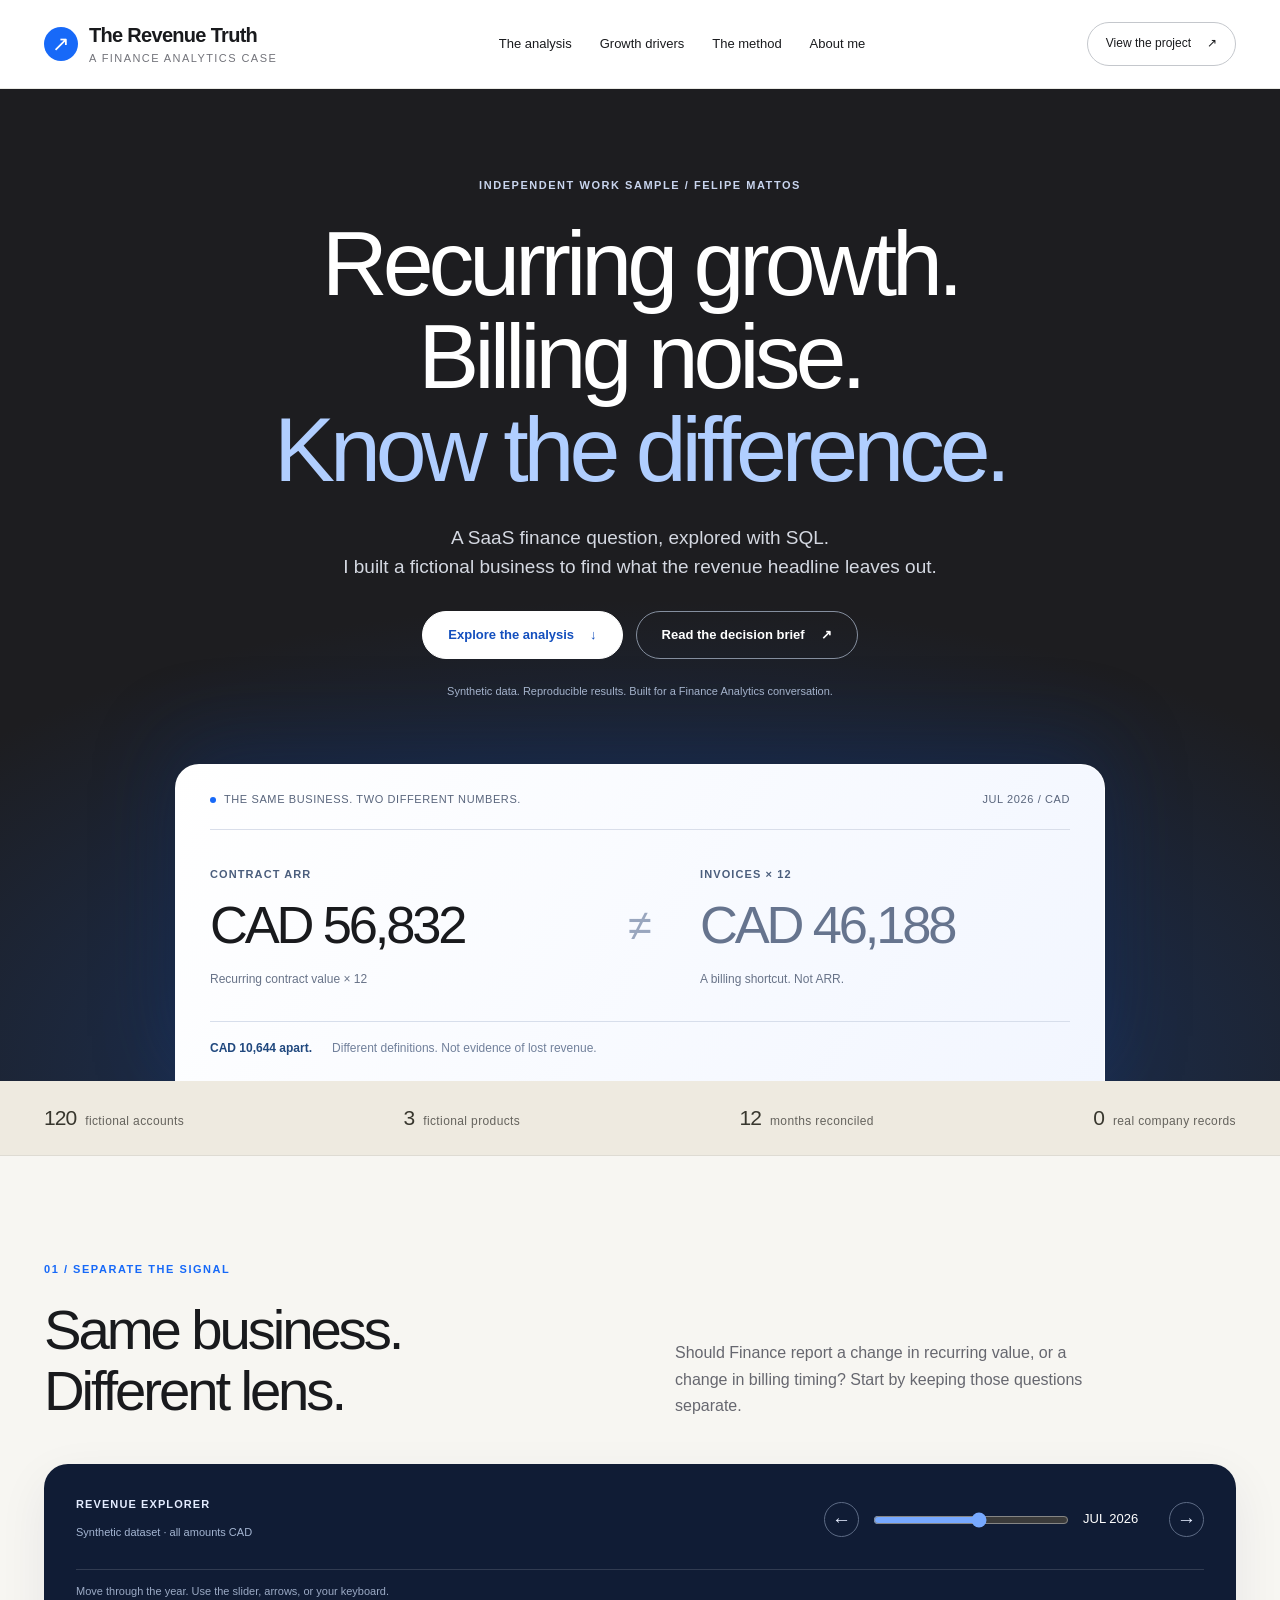
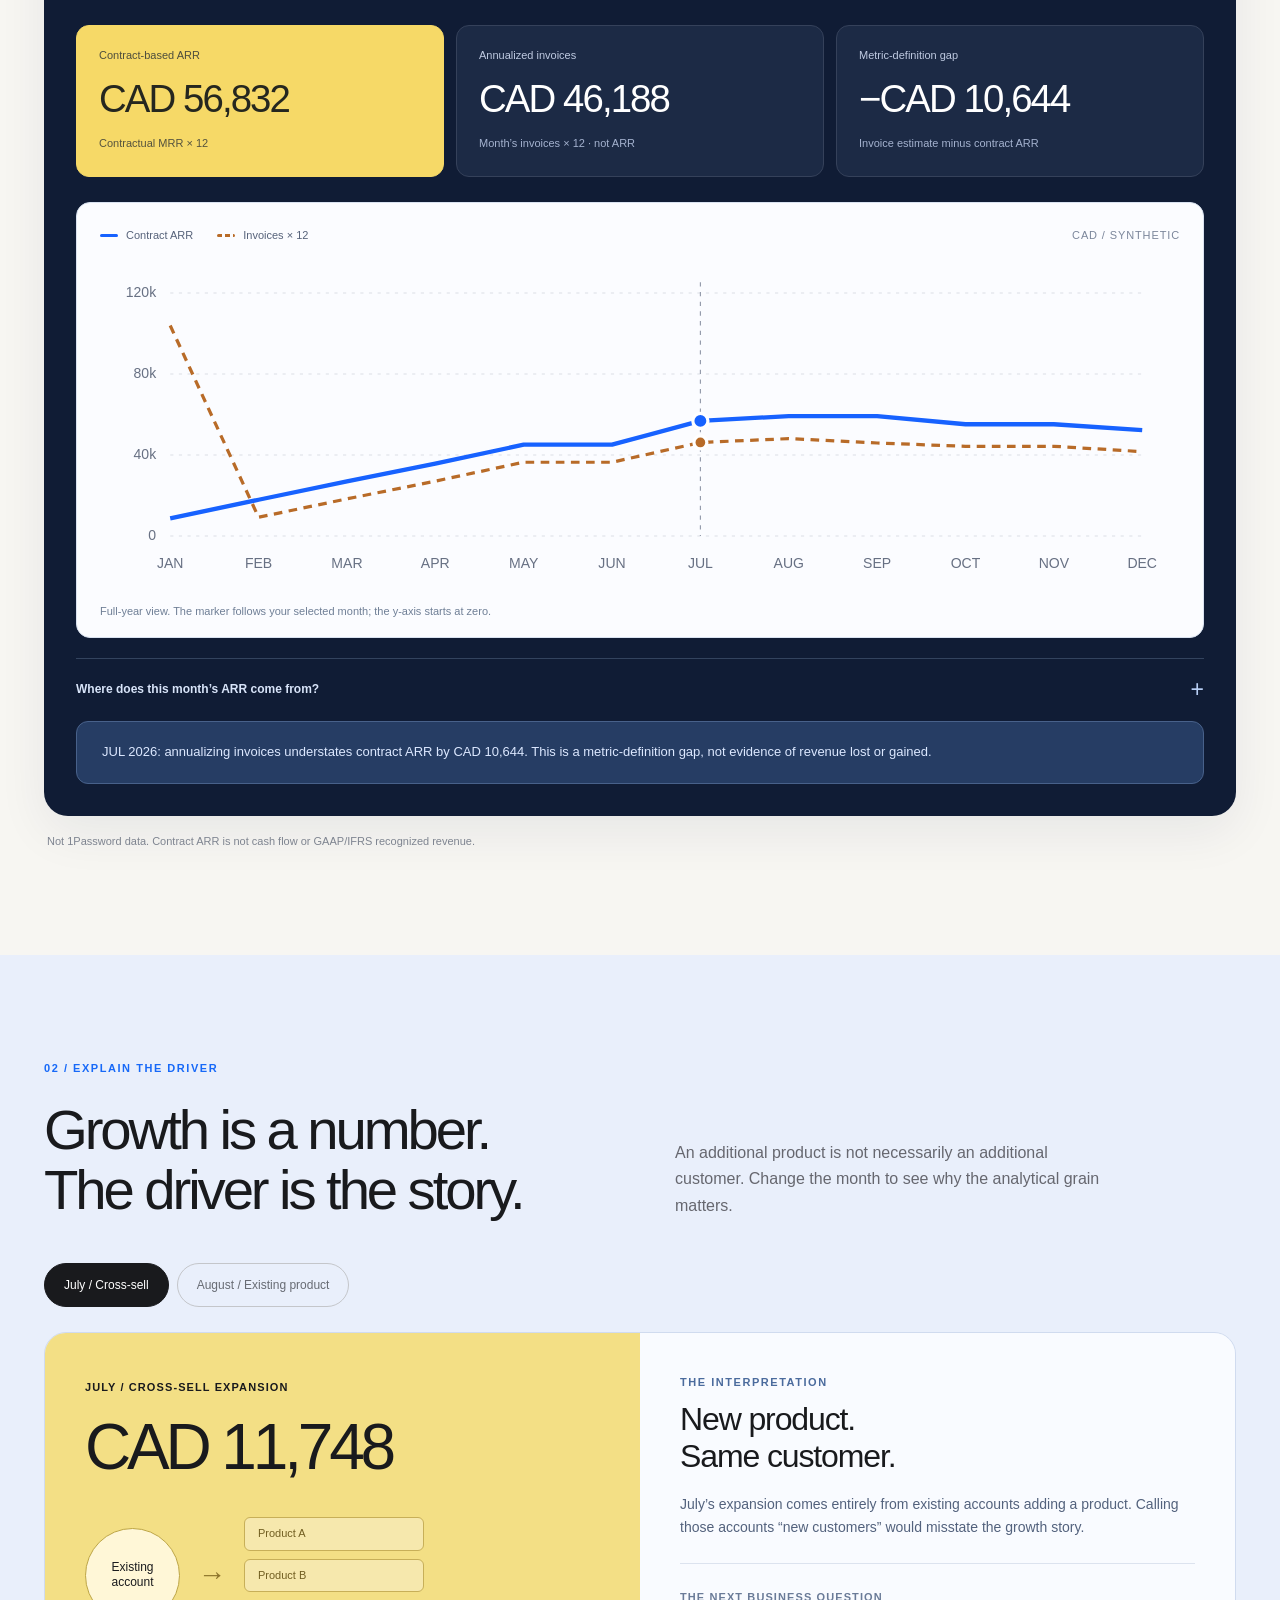
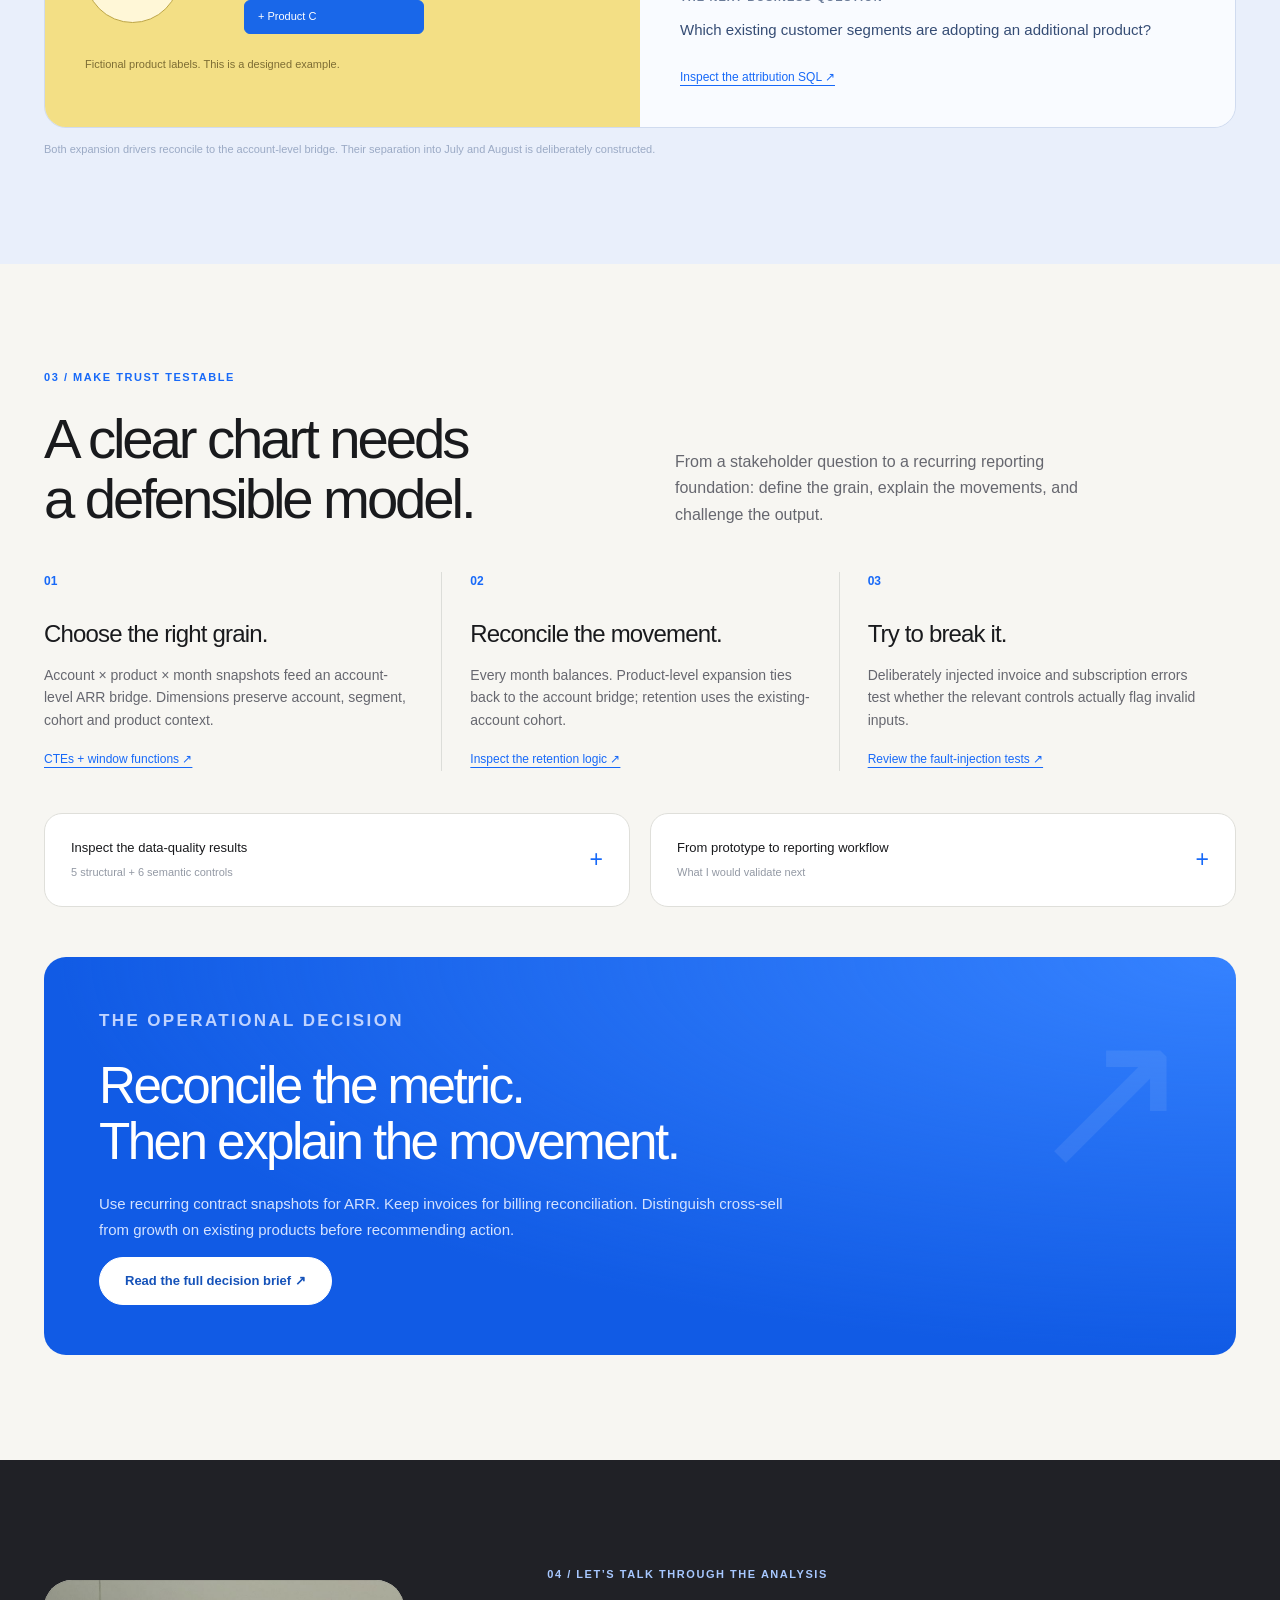
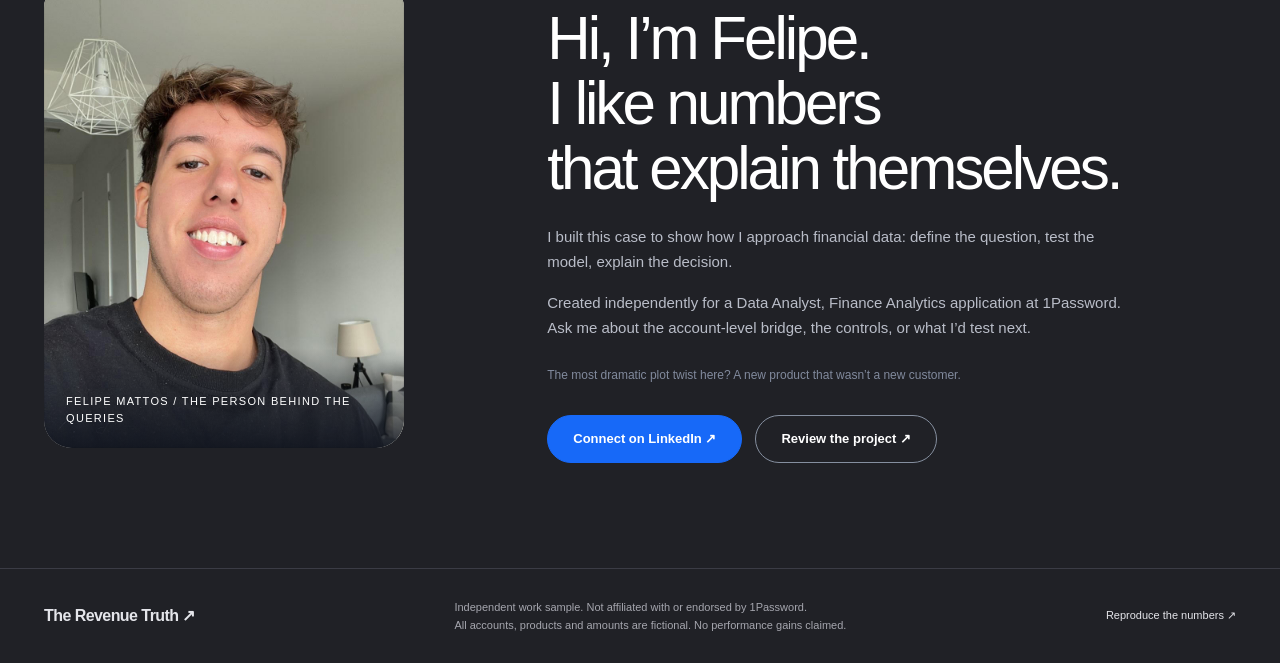
==== commit 9541345e: "Redesign finance case study with interactive analysis and evidence-led application narrative" ====
--- a/index.html
+++ b/index.html
@@ -1,7 +1,93 @@
-<!doctype html><html lang="en"><head><meta charset="utf-8"><meta name="viewport" content="width=device-width,initial-scale=1"><title>The Revenue Truth — An independent analysis by Felipe Mattos</title><meta name="description" content="A reproducible synthetic SaaS finance analytics case on ARR, billing and metric integrity."><style>
-:root{--ink:#0c1525;--paper:#f3f3ef;--blue:#356cff;--mint:#b6e9d4;--muted:#697487;--line:#cdd1d3}*{box-sizing:border-box}html{scroll-behavior:smooth}body{margin:0;background:var(--paper);color:var(--ink);font:16px/1.55 system-ui,-apple-system,Segoe UI,sans-serif}a{color:inherit}a:hover{color:var(--blue)}.wrap{width:min(1180px,calc(100% - 64px));margin:auto}.top{display:flex;justify-content:space-between;align-items:center;gap:16px;border-bottom:1px solid var(--line);padding:22px 0;font-size:12px;font-weight:750;letter-spacing:.09em}.top a{text-decoration:none}.hero{padding:110px 0 82px;min-height:68vh;display:grid;grid-template-columns:1.35fr .65fr;gap:48px;align-items:center}.kicker{font-size:12px;text-transform:uppercase;letter-spacing:.16em;color:var(--blue);font-weight:800}h1{font-size:clamp(58px,9vw,135px);letter-spacing:-.085em;line-height:.92;margin:24px 0 28px;font-weight:850}h1 em{color:var(--blue);font-style:normal}.lede{font-size:clamp(18px,2vw,24px);max-width:530px;line-height:1.35}.hero-graphic{border:1px solid var(--ink);padding:22px;aspect-ratio:1;background:var(--mint);display:flex;flex-direction:column;justify-content:space-between}.hero-graphic svg{width:100%;height:auto}.tiny{font-size:11px;letter-spacing:.1em;font-weight:800;text-transform:uppercase}.section{border-top:1px solid var(--line);padding:70px 0}.section-title{display:flex;align-items:baseline;justify-content:space-between;gap:32px;margin-bottom:30px}.section-title h2{font-size:clamp(34px,5vw,70px);line-height:1;letter-spacing:-.065em;margin:0}.section-title p{max-width:335px;color:var(--muted)}.panel{background:#fff;border:1px solid var(--line);padding:35px}.control{display:flex;align-items:center;gap:16px;flex-wrap:wrap}.control label{font-weight:700}input[type=range]{accent-color:var(--blue);flex:1;min-width:180px}.month{font-size:24px;letter-spacing:-.03em;font-weight:800}.metrics{display:grid;grid-template-columns:repeat(3,1fr);gap:1px;background:var(--line);border:1px solid var(--line);margin-top:28px}.metric{background:#fff;padding:26px}.metric span{font-size:12px;color:var(--muted);display:block}.metric strong{display:block;font-size:clamp(28px,3vw,42px);letter-spacing:-.065em;line-height:1.25;margin:8px 0}.metric small{font-size:12px;color:var(--muted)}.metric.emphasis{background:var(--ink);color:white}.metric.emphasis span,.metric.emphasis small{color:#bac3d3}.bridge{display:grid;grid-template-columns:repeat(5,minmax(0,1fr));gap:10px;margin:32px 0}.bar{text-align:center}.bar-visual{height:160px;display:flex;align-items:flex-end;justify-content:center;background:#f1f3f7}.bar-visual b{width:65%;min-height:4px;background:var(--blue)}.bar:nth-child(4) .bar-visual b,.bar:nth-child(5) .bar-visual b{background:#ef9267}.bar-title{font-size:11px;text-transform:uppercase;letter-spacing:.04em;margin-top:10px}.bar-value{font-weight:800;margin-top:4px}.notebox{border-left:3px solid var(--blue);padding:10px 20px;font-size:15px;background:#edf1fb}.cards{display:grid;grid-template-columns:repeat(3,1fr);gap:14px}.card{border:1px solid var(--line);padding:28px;background:white;min-height:205px}.card small{color:var(--blue);font-weight:800;letter-spacing:.1em}.card h3{font-size:25px;line-height:1.15;letter-spacing:-.04em;margin:22px 0 10px}.card p{font-size:14px;color:#4e596a}.closing{background:var(--ink);color:#fff;padding:80px 0}.closing h2{font-size:clamp(42px,6.5vw,84px);letter-spacing:-.07em;line-height:1;margin:12px 0 24px}.links{display:flex;gap:15px;flex-wrap:wrap;margin-top:30px}.btn{display:inline-block;border:1px solid currentColor;padding:14px 19px;text-decoration:none;font-weight:700;font-size:13px}.btn.primary{background:var(--mint);color:var(--ink);border-color:var(--mint)}footer{padding:28px 0;font-size:12px;color:var(--muted);display:flex;justify-content:space-between;gap:18px}.light{color:#b5bed1}.disclaimer{font-size:12px;color:var(--muted);margin-top:16px}button:focus-visible,a:focus-visible,input:focus-visible{outline:3px solid var(--blue);outline-offset:3px}@media(max-width:760px){.wrap{width:min(100% - 32px,1180px)}.hero{grid-template-columns:1fr;padding:70px 0 50px;min-height:auto}.hero-graphic{max-width:360px}.section-title{display:block}.metrics,.cards{grid-template-columns:1fr}.bridge{gap:5px}.bar-visual{height:110px}.bar-value{font-size:11px}.bar-title{font-size:9px}.panel{padding:20px}footer{display:block}}
-a.skip{position:absolute;left:-9999px;top:0;background:#fff;padding:12px;z-index:10}a.skip:focus{left:12px}@media(prefers-reduced-motion:reduce){html{scroll-behavior:auto}}@media(max-width:520px){.bridge{display:grid;grid-template-columns:repeat(2,minmax(0,1fr));gap:8px}.bar:last-child{grid-column:span 2}.bar-visual{height:76px}.bar-title{font-size:11px}.bar-value{font-size:13px}.hero{padding-top:44px}.section{padding:48px 0}.top{letter-spacing:.025em}.metric{padding:19px}}</style><style>.finding{display:grid;grid-template-columns:1fr 1fr;gap:14px;margin-top:24px}.finding article{background:#0c1525;color:white;padding:27px;min-height:190px}.finding article:nth-child(2){background:#dce9e4;color:#0c1525}.finding .figure{font-size:clamp(38px,5vw,62px);font-weight:800;letter-spacing:-.07em;line-height:1.1}.finding .figlabel{display:block;margin-top:17px;font-size:11px;font-weight:700;letter-spacing:.12em;text-transform:uppercase}.finding small{display:block;margin-top:10px;font-size:13px;line-height:1.45}.method-tag{font-size:12px;letter-spacing:.07em;text-transform:uppercase;color:#356cff;font-weight:800}@media(max-width:760px){.finding{grid-template-columns:1fr}}</style></head><body><a class="skip" href="#experiment">Skip to the analysis</a><div class="wrap"><header class="top"><span>THE REVENUE TRUTH / 001</span><a href="https://github.com/felipervm/saas-revenue-integrity" target="_blank" rel="noopener">FELIPE MATTOS ↗</a></header><main><section class="hero"><div><div class="kicker">Independent Finance Analytics case · Synthetic dataset</div><h1>Revenue grew.<br><em>But what<br>actually changed?</em></h1><p class="lede">I wanted to understand a simple question: when subscription revenue changes, how much is real growth, and how much is just the way we bill customers?</p><a href="#experiment" class="btn">See what I found ↓</a></div><div class="hero-graphic"><div class="tiny">THE SAME BUSINESS. TWO DIFFERENT NUMBERS.</div><svg viewBox="0 0 340 285" role="img" aria-label="Contract ARR follows steady growth while invoice timing fluctuates"><path d="M18 240H326M18 160H326M18 80H326" stroke="#0c1525" opacity=".22" stroke-dasharray="4 5"/><polyline points="22,215 50,194 78,181 106,157 134,139 162,114 190,102 218,90 246,75 274,63 302,52" fill="none" stroke="#0c1525" stroke-width="5" stroke-linecap="round" stroke-linejoin="round"/><polyline points="22,200 50,120 78,225 106,173 134,58 162,198 190,134 218,234 246,83 274,193 302,120" fill="none" stroke="#356cff" stroke-width="5" stroke-linejoin="round"/><circle cx="302" cy="52" r="7" fill="#0c1525"/></svg><div class="tiny">Concept sketch · Explore the generated data below</div></div></section><section class="section" id="experiment"><div class="section-title"><h2>One business.<br>Two very different numbers.</h2><p>I built a small, fictional SaaS business and compared contract-based ARR with what happens when you simply multiply one month of invoices by twelve. Move the slider to see the gap.</p></div><div class="panel"><div class="control"><label for="month-slider">Reporting month</label><input id="month-slider" type="range" min="0" max="11" step="1" value="6" aria-describedby="slider-help"><output id="month-label" class="month" for="month-slider">JUL 2026</output></div><p id="slider-help" class="disclaimer">Use the slider or arrow keys to explore each month.</p><div class="metrics"><div class="metric emphasis"><span>Contract-based ARR</span><strong id="arr">—</strong><small>12 × contractual MRR</small></div><div class="metric"><span>Invoices × 12</span><strong id="invoices">—</strong><small>12 × month invoices (not ARR)</small></div><div class="metric"><span>Difference</span><strong id="difference">—</strong><small>Invoice estimate − contract ARR</small></div></div><div class="bridge" id="bridge" role="group" aria-label="ARR bridge movements"></div><div class="notebox" id="insight" aria-live="polite"></div></div><p class="disclaimer">This is an independent experiment using fictional accounts and prices. None of the figures are from 1Password.</p></section><section class="section" id="attribution"><div class="section-title"><h2>Not all growth<br>means the same thing.</h2><p>July and August both show expansion. But one comes from customers adding a product, while the other comes from paying more for a product they already use.</p></div><div class="finding"><article><span class="method-tag">JULY · CROSS-SELL</span><div class="figure">CAD 11,748</div><span class="figlabel">Another product, same customer</span><small>These customers were already here. Their new subscriptions should count as expansion, not new customers.</small></article><article><span class="method-tag">AUGUST · EXISTING PRODUCT</span><div class="figure">CAD 2,376</div><span class="figlabel">More value from an existing product</span><small>The customer already had the product. The recurring contract value went up.</small></article></div><p class="disclaimer">These numbers come from the fictional dataset. The SQL reconciles both expansion types to the account-level ARR bridge.</p></section><section class="section"><div class="section-title"><h2>Before trusting<br>the chart, check the math.</h2><p>I wanted the model to explain its own numbers. So I tested the rules behind the charts, not just the charts themselves.</p></div><div class="cards"><article class="card"><small>01 / DEFINE</small><h3>Start with the customer</h3><p>A new subscription is not always a new customer. I calculate the ARR bridge at account level to avoid mixing them up.</p></article><article class="card"><small>02 / SEPARATE</small><h3>Keep billing separate</h3><p>Annual prepayments and one-time credits change the invoice total. They don't change the contract-based ARR in the same way.</p></article><article class="card"><small>03 / TEST</small><h3>Make the numbers add up</h3><p>Every month reconciles: opening ARR, new customers, expansion, contraction and churn add up to the closing balance.</p></article></div></section></main></div><section class="closing"><div class="wrap"><span class="kicker">The decision / Finance × RevOps</span><h2>Get the numbers right.<br>Then explain why.</h2><p class="light">My takeaway: define ARR from contracts, use invoices to investigate billing, and check the differences before telling a story about growth. AI can help write the summary, but it shouldn't guess the reason.</p><div class="links"><a class="btn primary" href="https://github.com/felipervm/saas-revenue-integrity/blob/main/docs/decision_brief.md">Read the short write-up ↗</a><a class="btn" href="https://github.com/felipervm/saas-revenue-integrity/blob/main/data/analysis.json">See the data ↗</a><a class="btn" href="https://github.com/felipervm/saas-revenue-integrity" target="_blank" rel="noopener">GitHub ↗</a></div><p class="disclaimer light">Built independently by Felipe Mattos with synthetic data. Not affiliated with 1Password.</p></div></section><div class="wrap"><footer><span>THE REVENUE TRUTH © 2026</span><span>SQL · DIMENSIONAL MODELING · METRIC QA · BUSINESS JUDGMENT</span></footer></div><script id="results" type="application/json">{"metadata":{"dataset":"Synthetic fictional SaaS accounts and products \u2014 NOT 1Password internal data","seed":20261015,"accounts":120,"period":"Jan\u2013Dec 2026","currency":"CAD","pricing":"illustrative only"},"results":{"01_arr_bridge":[{"month":"2026-01","opening_arr":0,"new_arr":8664,"expansion_arr":0,"contraction_arr":0,"churn_arr":0,"closing_arr":8664},{"month":"2026-02","opening_arr":8664,"new_arr":9240,"expansion_arr":0,"contraction_arr":0,"churn_arr":0,"closing_arr":17904},{"month":"2026-03","opening_arr":17904,"new_arr":9084,"expansion_arr":0,"contraction_arr":0,"churn_arr":0,"closing_arr":26988},{"month":"2026-04","opening_arr":26988,"new_arr":8772,"expansion_arr":0,"contraction_arr":0,"churn_arr":0,"closing_arr":35760},{"month":"2026-05","opening_arr":35760,"new_arr":9324,"expansion_arr":0,"contraction_arr":0,"churn_arr":0,"closing_arr":45084},{"month":"2026-06","opening_arr":45084,"new_arr":0,"expansion_arr":0,"contraction_arr":0,"churn_arr":0,"closing_arr":45084},{"month":"2026-07","opening_arr":45084,"new_arr":0,"expansion_arr":11748,"contraction_arr":0,"churn_arr":0,"closing_arr":56832},{"month":"2026-08","opening_arr":56832,"new_arr":0,"expansion_arr":2376,"contraction_arr":0,"churn_arr":0,"closing_arr":59208},{"month":"2026-09","opening_arr":59208,"new_arr":0,"expansion_arr":0,"contraction_arr":0,"churn_arr":0,"closing_arr":59208},{"month":"2026-10","opening_arr":59208,"new_arr":0,"expansion_arr":0,"contraction_arr":0,"churn_arr":4020,"closing_arr":55188},{"month":"2026-11","opening_arr":55188,"new_arr":0,"expansion_arr":0,"contraction_arr":0,"churn_arr":0,"closing_arr":55188},{"month":"2026-12","opening_arr":55188,"new_arr":0,"expansion_arr":0,"contraction_arr":0,"churn_arr":2880,"closing_arr":52308}],"02_billing_distortion":[{"month":"2026-01","contract_arr":8664,"invoices_cad":8664,"naive_annualized_invoices":103968,"invoice_vs_arr_delta":95304},{"month":"2026-02","contract_arr":17904,"invoices_cad":770,"naive_annualized_invoices":9240,"invoice_vs_arr_delta":-8664},{"month":"2026-03","contract_arr":26988,"invoices_cad":1527,"naive_annualized_invoices":18324,"invoice_vs_arr_delta":-8664},{"month":"2026-04","contract_arr":35760,"invoices_cad":2258,"naive_annualized_invoices":27096,"invoice_vs_arr_delta":-8664},{"month":"2026-05","contract_arr":45084,"invoices_cad":3035,"naive_annualized_invoices":36420,"invoice_vs_arr_delta":-8664},{"month":"2026-06","contract_arr":45084,"invoices_cad":3035,"naive_annualized_invoices":36420,"invoice_vs_arr_delta":-8664},{"month":"2026-07","contract_arr":56832,"invoices_cad":3849,"naive_annualized_invoices":46188,"invoice_vs_arr_delta":-10644},{"month":"2026-08","contract_arr":59208,"invoices_cad":4007,"naive_annualized_invoices":48084,"invoice_vs_arr_delta":-11124},{"month":"2026-09","contract_arr":59208,"invoices_cad":3827,"naive_annualized_invoices":45924,"invoice_vs_arr_delta":-13284},{"month":"2026-10","contract_arr":55188,"invoices_cad":3692,"naive_annualized_invoices":44304,"invoice_vs_arr_delta":-10884},{"month":"2026-11","contract_arr":55188,"invoices_cad":3692,"naive_annualized_invoices":44304,"invoice_vs_arr_delta":-10884},{"month":"2026-12","contract_arr":52308,"invoices_cad":3472,"naive_annualized_invoices":41664,"invoice_vs_arr_delta":-10644}],"03_quality_checks":[{"check_name":"duplicate_subscription_grain","failures":0},{"check_name":"negative_or_inactive_mrr","failures":0},{"check_name":"unknown_product","failures":0},{"check_name":"orphan_invoice","failures":0},{"check_name":"invalid_month","failures":0}],"04_retention":[{"month":"2026-01","retained_cohort_opening_arr":0,"retained_cohort_closing_arr":0,"monthly_net_revenue_retention_pct":null},{"month":"2026-02","retained_cohort_opening_arr":8664,"retained_cohort_closing_arr":8664,"monthly_net_revenue_retention_pct":100.0},{"month":"2026-03","retained_cohort_opening_arr":17904,"retained_cohort_closing_arr":17904,"monthly_net_revenue_retention_pct":100.0},{"month":"2026-04","retained_cohort_opening_arr":26988,"retained_cohort_closing_arr":26988,"monthly_net_revenue_retention_pct":100.0},{"month":"2026-05","retained_cohort_opening_arr":35760,"retained_cohort_closing_arr":35760,"monthly_net_revenue_retention_pct":100.0},{"month":"2026-06","retained_cohort_opening_arr":45084,"retained_cohort_closing_arr":45084,"monthly_net_revenue_retention_pct":100.0},{"month":"2026-07","retained_cohort_opening_arr":45084,"retained_cohort_closing_arr":56832,"monthly_net_revenue_retention_pct":126.06},{"month":"2026-08","retained_cohort_opening_arr":56832,"retained_cohort_closing_arr":59208,"monthly_net_revenue_retention_pct":104.18},{"month":"2026-09","retained_cohort_opening_arr":59208,"retained_cohort_closing_arr":59208,"monthly_net_revenue_retention_pct":100.0},{"month":"2026-10","retained_cohort_opening_arr":59208,"retained_cohort_closing_arr":55188,"monthly_net_revenue_retention_pct":93.21},{"month":"2026-11","retained_cohort_opening_arr":55188,"retained_cohort_closing_arr":55188,"monthly_net_revenue_retention_pct":100.0},{"month":"2026-12","retained_cohort_opening_arr":55188,"retained_cohort_closing_arr":52308,"monthly_net_revenue_retention_pct":94.78}],"05_expansion_attribution":[{"month":"2026-01","cross_sell_arr":0,"existing_product_growth_arr":0,"identified_expansion_arr":0},{"month":"2026-02","cross_sell_arr":0,"existing_product_growth_arr":0,"identified_expansion_arr":0},{"month":"2026-03","cross_sell_arr":0,"existing_product_growth_arr":0,"identified_expansion_arr":0},{"month":"2026-04","cross_sell_arr":0,"existing_product_growth_arr":0,"identified_expansion_arr":0},{"month":"2026-05","cross_sell_arr":0,"existing_product_growth_arr":0,"identified_expansion_arr":0},{"month":"2026-06","cross_sell_arr":0,"existing_product_growth_arr":0,"identified_expansion_arr":0},{"month":"2026-07","cross_sell_arr":11748,"existing_product_growth_arr":0,"identified_expansion_arr":11748},{"month":"2026-08","cross_sell_arr":0,"existing_product_growth_arr":2376,"identified_expansion_arr":2376},{"month":"2026-09","cross_sell_arr":0,"existing_product_growth_arr":0,"identified_expansion_arr":0},{"month":"2026-10","cross_sell_arr":0,"existing_product_growth_arr":0,"identified_expansion_arr":0},{"month":"2026-11","cross_sell_arr":0,"existing_product_growth_arr":0,"identified_expansion_arr":0},{"month":"2026-12","cross_sell_arr":0,"existing_product_growth_arr":0,"identified_expansion_arr":0}],"06_semantic_controls":[{"check_name":"active_with_zero_mrr","failures":0},{"check_name":"unknown_account","failures":0},{"check_name":"invalid_cadence","failures":0},{"check_name":"pre_cohort_recurring_value","failures":0},{"check_name":"incorrect_monthly_subscription_invoice","failures":0},{"check_name":"unexpected_invoice_type","failures":0}]}}</script><script>
-const results=JSON.parse(document.getElementById('results').textContent).results;
-const bridge=results['01_arr_bridge'],billing=results['02_billing_distortion'];const fmt=x=>new Intl.NumberFormat('en-CA',{style:'currency',currency:'CAD',maximumFractionDigits:0}).format(x);const signed=x=>(x>0?'+':'')+fmt(x);
-const slider=document.getElementById('month-slider');function draw(){const i=+slider.value,a=bridge[i],b=billing[i];document.getElementById('month-label').textContent=new Date(a.month+'-15').toLocaleString('en-CA',{month:'short',year:'numeric'}).toUpperCase();document.getElementById('arr').textContent=fmt(a.closing_arr);document.getElementById('invoices').textContent=fmt(b.naive_annualized_invoices);document.getElementById('difference').textContent=signed(b.invoice_vs_arr_delta);const parts=[['Opening',a.opening_arr],['New',a.new_arr],['Expansion',a.expansion_arr],['Contraction',-a.contraction_arr],['Churn',-a.churn_arr]];const max=Math.max(1,...parts.map(x=>Math.abs(x[1])));document.getElementById('bridge').innerHTML=parts.map(([label,value])=>`<div class="bar"><div class="bar-visual"><b style="height:${Math.max(3,Math.abs(value)/max*100)}%"></b></div><div class="bar-title">${label}</div><div class="bar-value">${signed(value)}</div></div>`).join('');document.getElementById('insight').textContent=`Contract-based ARR is ${fmt(a.closing_arr)}. Multiplying this month's invoices by twelve ${b.invoice_vs_arr_delta<0?'comes out lower':'comes out higher'} by ${fmt(Math.abs(b.invoice_vs_arr_delta))}. That difference alone doesn't mean revenue was lost or gained—it shows why billing and recurring revenue need separate definitions.`;}slider.addEventListener('input',draw);draw();
-</script></body></html>+<!doctype html>
+<html lang="en"><head><meta charset="utf-8"><meta name="viewport" content="width=device-width,initial-scale=1">
+<meta name="theme-color" content="#1b1b20"><title>The Revenue Truth — Finance analytics by Felipe Mattos</title>
+<meta name="description" content="A reproducible, interactive SaaS finance case study. Separate contract ARR from billing timing, explain expansion, and test the model. Independent work by Felipe Mattos.">
+<style>:root{--paper:#f7f6f2;--white:#fff;--ink:#191a1d;--muted:#66676f;--blue:#1769f8;--blue-deep:#123c87;--navy:#101c35;--yellow:#f8d862;--line:#dcddd9;--radius:24px;--font:"Inter",Arial,Helvetica,sans-serif}*{box-sizing:border-box}html{scroll-behavior:smooth;scroll-padding-top:100px}body{margin:0;background:var(--paper);color:var(--ink);font:16px/1.6 var(--font);-webkit-font-smoothing:antialiased}button,input,select{font:inherit}button,a,input,summary{-webkit-tap-highlight-color:transparent}button{cursor:pointer}a{color:inherit;text-underline-offset:4px}img,svg{display:block;max-width:100%}h1,h2,h3,p{margin-top:0}h1,h2,h3{font-weight:500}h1,h2{letter-spacing:-.055em}h3{letter-spacing:-.035em}a:focus-visible,button:focus-visible,input:focus-visible,summary:focus-visible{outline:3px solid #3c8fff;outline-offset:5px}.wrap{width:min(1200px,calc(100% - 88px));margin-inline:auto}.sr-only{position:absolute;width:1px;height:1px;padding:0;margin:-1px;overflow:hidden;clip:rect(0,0,0,0);white-space:nowrap;border:0}.skip{position:fixed;left:20px;top:-90px;background:white;padding:12px 20px;border-radius:8px;z-index:100}.skip:focus{top:12px}.site-header{position:sticky;top:0;z-index:30;background:rgba(255,255,255,.96);border-bottom:1px solid #e9e9e4;backdrop-filter:blur(14px)}.site-header .wrap,.header-inner{height:88px;display:flex;align-items:center;justify-content:space-between;gap:32px}.brand{display:flex;align-items:center;gap:11px;text-decoration:none;font-weight:700;letter-spacing:-.035em;font-size:20px;line-height:1.15}.brand-mark{display:grid;place-items:center;width:34px;height:34px;border-radius:50%;background:var(--blue);color:#fff;font-size:21px;font-weight:500;flex:none}.nav{display:flex;align-items:center;gap:28px}.nav a{font-size:13px;text-decoration:none;font-weight:500}.nav a:hover{color:var(--blue)}.nav-cta{background:var(--ink);color:#fff!important;border-radius:50px;padding:11px 20px}.menu-toggle{display:none}.hero{background:radial-gradient(ellipse 85% 57% at 50% 100%,#154caa 0%,#1c2941 47%,#1d1d20 85%);color:white;padding:88px 0 0;overflow:hidden;text-align:center}.eyebrow{text-transform:uppercase;letter-spacing:.14em;font-size:11px;font-weight:650;line-height:1.5;margin-bottom:23px}.hero .eyebrow{color:#c9d5ee}.hero h1{font-size:clamp(58px,7.15vw,104px);line-height:1.02;max-width:1000px;margin:0 auto 26px;font-weight:400}.hero h1 em{font-style:normal;color:#a5c6ff}.hero-copy{font-size:19px;line-height:1.55;max-width:640px;margin:0 auto;color:#d4d8e1}.hero-actions{display:flex;justify-content:center;align-items:center;gap:13px;flex-wrap:wrap;margin-top:30px}.button{display:inline-flex;align-items:center;justify-content:center;gap:16px;min-height:48px;border:1px solid currentColor;border-radius:50px;padding:12px 25px;font-size:13px;font-weight:600;text-decoration:none;transition:background .2s,transform .2s}.button:hover{transform:translateY(-2px)}.button.primary{background:var(--blue);border-color:var(--blue);color:white}.hero .button.primary{background:white;border-color:white;color:#134fbe}.button.secondary{background:transparent;color:inherit;border-color:#858f9f}.hero-stage{position:relative;text-align:left;max-width:930px;margin:62px auto 0;padding:26px 34px 20px;background:linear-gradient(125deg,#fff 0%,#f2f6ff 100%);color:var(--ink);border:1px solid #ffffffa3;border-bottom:0;border-radius:24px 24px 0 0;box-shadow:0 -20px 80px #102d6660;transform:translateY(1px)}.stage-header{display:flex;align-items:center;justify-content:space-between;gap:20px;padding-bottom:18px;border-bottom:1px solid #d7deeb;font-size:11px;color:#5d6678;letter-spacing:.08em;text-transform:uppercase}.stage-status{display:inline-flex;gap:7px;align-items:center}.stage-status:before{content:"";width:6px;height:6px;border-radius:50%;background:var(--blue)}.hero-number{font-size:clamp(45px,5.2vw,70px);font-weight:500;line-height:1.2;letter-spacing:-.055em;margin:17px 0 0}.hero-comparison{font-size:13px;color:#5f6b7f}.hero-mini-chart{width:100%;height:120px;margin-top:10px}.hero-footnote{font-size:11px;color:#788298;margin:8px 0 0}.scope-strip{background:#eeeae0;border-bottom:1px solid #dedbd3;color:#65635d;padding:20px 0;font-size:11px;letter-spacing:.035em}.scope-strip .wrap{display:flex;align-items:center;justify-content:space-between;gap:18px;flex-wrap:wrap}.scope-strip strong{font-weight:600;color:#34332f}.section{padding:105px 0}.section-head{display:grid;grid-template-columns:1fr 1fr;gap:70px;align-items:end;margin-bottom:42px}.section-number{display:block;font-size:11px;font-weight:600;text-transform:uppercase;letter-spacing:.13em;color:var(--blue);margin-bottom:19px}.section h2{font-size:clamp(40px,4.4vw,64px);line-height:1.08;margin-bottom:0;max-width:720px}.section-intro{font-size:16px;line-height:1.65;color:var(--muted);max-width:440px;margin-bottom:2px}.analysis-shell{background:var(--navy);color:white;border-radius:var(--radius);padding:32px;box-shadow:0 16px 50px #13214012}.analysis-toolbar{display:flex;justify-content:space-between;align-items:center;gap:30px;padding-bottom:25px;border-bottom:1px solid #ffffff23}.analysis-toolbar h3{font-size:18px;margin:0}.analysis-toolbar p{font-size:11px;color:#b6bfd2;margin:4px 0 0}.month-control{display:flex;gap:12px;align-items:center;min-width:240px}.month-control label{font-size:11px;white-space:nowrap;color:#c1ccdf}.month-control select{color:#fff;background:#223251;border:1px solid #5b6b88;border-radius:8px;padding:9px 11px;min-height:44px}.month-control input{accent-color:#77a9ff;min-width:80px;width:140px}.month-control output{font-size:13px;white-space:nowrap;min-width:74px}.month-nav{display:flex;gap:5px}.month-nav button{height:36px;width:36px;background:transparent;border:1px solid #64708a;border-radius:50%;color:white}.metrics{display:grid;grid-template-columns:repeat(3,minmax(0,1fr));gap:12px;margin:25px 0}.metric{padding:21px 22px;background:#1c2a45;border:1px solid #35415a;border-radius:13px}.metric.highlight{background:#f6d967;border-color:#f6d967;color:#25271f}.metric-label{display:block;color:#bfcae1;font-size:11px;font-weight:500}.highlight .metric-label{color:#4d4d3d}.metric-value{display:block;font-size:clamp(28px,3.1vw,43px);font-weight:500;letter-spacing:-.05em;line-height:1.3;margin:9px 0 5px;font-variant-numeric:tabular-nums}.metric-note{font-size:11px;color:#a4b2cf;line-height:1.4}.highlight .metric-note{color:#55533e}.chart-area{background:#14213b;border:1px solid #34415b;border-radius:14px;padding:24px 23px 16px}.chart-legend{display:flex;align-items:center;gap:24px;flex-wrap:wrap;font-size:11px;color:#d0d8e8;margin-bottom:22px}.chart-legend span{display:inline-flex;gap:8px;align-items:center}.chart-legend i{width:18px;height:3px;display:inline-block;background:#70a5ff;border-radius:2px}.chart-legend span:nth-child(2) i{background:#f8d862}.chart-svg{width:100%;height:auto;overflow:visible}.chart-svg text{font-family:var(--font);font-size:11px;fill:#b1bdd4}.chart-note{font-size:11px;color:#9baac5;margin:13px 0 0}.bridge-grid{display:grid;grid-template-columns:repeat(5,minmax(0,1fr));gap:12px;margin-top:22px}.bridge-item{padding:13px 15px;border-top:1px solid #526078;font-size:11px;color:#aab8d3}.bridge-item strong{display:block;color:white;font-size:18px;letter-spacing:-.025em;font-weight:500;line-height:1.4;margin-top:5px;font-variant-numeric:tabular-nums}.insight{background:#e8efff;border-radius:12px;padding:20px 25px;color:#253d66;margin-top:20px;font-size:14px;line-height:1.6}.insight strong{color:#153d85}.growth-layout{display:grid;grid-template-columns:.75fr 1.25fr;gap:70px;align-items:start}.growth-switch{display:flex;gap:8px;flex-wrap:wrap;margin-bottom:25px}.growth-switch button{background:transparent;border:1px solid #c4c6ca;border-radius:50px;min-height:44px;padding:10px 19px;font-size:12px;color:#676b73}.growth-switch button[aria-selected=true],.growth-switch button[aria-pressed=true],.growth-switch button.is-active{background:var(--ink);border-color:var(--ink);color:white}.growth-panel{background:#e7edfc;border-radius:var(--radius);padding:34px;min-height:350px}.growth-amount{font-size:clamp(48px,6vw,80px);line-height:1.15;letter-spacing:-.065em;margin:12px 0}.growth-panel .eyebrow{color:#30528e;margin-bottom:10px}.growth-diagram{margin:28px 0 18px}.growth-diagram svg{width:100%;height:auto}.growth-copy{color:#53627d;font-size:14px;line-height:1.6}.growth-copy h3{font-size:25px;color:var(--ink);margin-bottom:12px}.growth-copy p{margin-bottom:16px}.growth-copy .button{font-size:12px}.process-grid{display:grid;grid-template-columns:repeat(3,1fr);gap:0;margin:42px 0}.process-step{padding:0 28px;border-left:1px solid var(--line)}.process-step:first-child{padding-left:0;border:0}.process-step:last-child{padding-right:0}.step-num{color:var(--blue);font-size:12px;font-weight:600;margin-bottom:24px;display:block}.process-step h3{font-size:24px;margin-bottom:10px}.process-step p{font-size:14px;color:var(--muted);line-height:1.6;margin-bottom:20px}.process-step a{font-size:12px;color:var(--blue);font-weight:500}.quality-panel{background:white;border:1px solid #dfdfda;border-radius:18px;padding:28px}.quality-head{display:flex;align-items:center;justify-content:space-between;gap:20px;margin-bottom:20px}.quality-head h3{font-size:21px;margin:0}.quality-head p{color:var(--muted);font-size:12px;margin:5px 0 0}.quality-list{display:grid;grid-template-columns:repeat(2,minmax(0,1fr));gap:0 36px}.quality-row{padding:12px 0;display:flex;justify-content:space-between;align-items:center;gap:20px;border-top:1px solid #ecece7;font-size:12px}.status-pill{display:inline-flex;align-items:center;gap:6px;font-size:11px;color:#19764f;background:#e8f3eb;border-radius:50px;padding:5px 10px;white-space:nowrap}.status-pill:before{content:"";width:5px;height:5px;border-radius:50%;background:currentColor}details{border-top:1px solid var(--line);padding:19px 0}summary{cursor:pointer;list-style:none;display:flex;justify-content:space-between;gap:25px;align-items:center;font-size:13px;font-weight:600}summary::-webkit-details-marker{display:none}summary:after{content:"+";font-size:23px;line-height:1;font-weight:400;color:var(--blue)}details[open] summary:after{content:"−"}details p{font-size:13px;color:var(--muted);margin:18px 0 0;max-width:850px}details a{color:var(--blue)}.sql-preview{white-space:pre-wrap;overflow-wrap:anywhere;background:#18233a;color:#c6ddff;border-radius:12px;padding:24px;font:12px/1.7 ui-monospace,SFMono-Regular,Consolas,monospace;margin:20px 0 0}.decision{background:#175fea;color:white;padding:83px 0}.decision-grid{display:grid;grid-template-columns:1.2fr .8fr;gap:80px;align-items:center}.decision .eyebrow{color:#bfd3ff}.decision h2{font-size:clamp(40px,4.5vw,64px);line-height:1.08;letter-spacing:-.05em;margin:0}.decision p{color:#d4e2ff;font-size:17px;margin:0;line-height:1.7}.decision .button{margin-top:24px;border-color:#8eb6ff}.about{padding:100px 0;background:#eae7df}.about-grid,.about>.wrap{display:grid;grid-template-columns:.7fr 1.3fr;gap:86px;align-items:center}.portrait-frame{position:relative;border-radius:28px;overflow:hidden;max-width:350px;aspect-ratio:4/5;background:#d7d6cd}.portrait-frame img{width:100%;height:100%;object-fit:cover;object-position:50% 42%}.portrait-frame:after{content:"";position:absolute;inset:0;border:1px solid #0000000d;border-radius:inherit;pointer-events:none}.about-copy h2{font-size:clamp(42px,4.6vw,64px);line-height:1.08;margin-bottom:22px;letter-spacing:-.05em}.about-copy p{font-size:16px;line-height:1.7;color:#64635d;max-width:590px}.about-copy .eyebrow{color:#514f48}.about-links{display:flex;gap:12px;flex-wrap:wrap;margin-top:26px}.about-links .button.secondary{border-color:#9a9991}.site-footer{background:#1d1d20;color:#a5a6ae;padding:32px 0}.footer-inner{display:flex;gap:35px;justify-content:space-between;align-items:center;font-size:11px}.footer-inner a{text-decoration:none;color:#e4e5ea}.disclaimer{font-size:11px;line-height:1.65;max-width:660px;color:#9699a4;margin:0}.reveal{opacity:1}.js .reveal{opacity:0;transform:translateY(20px);transition:opacity .7s ease,transform .7s ease}.js .reveal.in-view{opacity:1;transform:translateY(0)}@media(min-width:1450px){.hero{padding-top:105px}.hero h1{font-size:108px}.hero-stage{margin-top:70px}}@media(max-width:1000px){.wrap{width:calc(100% - 56px)}.nav{gap:18px}.hero{padding-top:70px}.hero h1{font-size:clamp(57px,8vw,80px)}.section-head{gap:35px}.growth-layout{gap:35px}.about-grid,.about>.wrap{gap:45px}.analysis-shell{padding:25px}.metric{padding:18px}.metric-value{font-size:32px}.decision-grid{gap:40px}}@media(max-width:760px){html{scroll-padding-top:85px}.wrap{width:calc(100% - 36px)}.site-header .wrap,.header-inner{height:74px}.brand{font-size:18px}.brand-mark{width:30px;height:30px;font-size:18px}.menu-toggle{display:flex;align-items:center;justify-content:center;background:none;border:1px solid #c7c8cb;border-radius:50px;min-width:64px;min-height:40px;padding:8px 14px;font-size:12px}.nav{display:none;position:absolute;top:74px;left:0;right:0;padding:20px 24px;background:white;border-bottom:1px solid #ddd;box-shadow:0 15px 25px #0000000a;flex-direction:column;align-items:stretch;gap:0}.nav.is-open{display:flex}.nav a{padding:12px}.nav-cta{text-align:center;margin-top:10px}.hero{padding-top:56px}.hero h1{font-size:clamp(45px,9.1vw,65px);letter-spacing:-.055em;line-height:1.06}.hero .eyebrow{font-size:11px;letter-spacing:.11em}.hero-copy{font-size:16px;max-width:520px}.hero-actions{margin-top:24px;gap:10px}.button{min-height:46px;padding:11px 20px;font-size:12px}.hero-stage{margin-top:44px;padding:20px 22px 16px;border-radius:18px 18px 0 0}.hero-number{font-size:48px}.hero-mini-chart{height:95px}.stage-header{font-size:11px;letter-spacing:.035em}.hero-comparison{font-size:12px}.hero-footnote{font-size:11px}.scope-strip{padding:16px 0}.scope-strip .wrap{justify-content:center;gap:7px 17px;font-size:11px}.section{padding:65px 0}.section-head{display:block;margin-bottom:30px}.section-number{margin-bottom:16px}.section h2{font-size:clamp(36px,7vw,49px);max-width:550px}.section-intro{margin-top:22px;font-size:15px;max-width:560px}.analysis-shell{padding:20px 16px;border-radius:18px}.analysis-toolbar{align-items:flex-start;gap:20px;flex-direction:column;padding-bottom:20px}.analysis-toolbar h3{font-size:17px}.month-control{width:100%;min-width:0;gap:10px}.month-control input{width:100%;min-width:70px}.month-control output{font-size:12px}.metrics{gap:8px;margin:20px 0}.metric{padding:16px 13px}.metric-label{font-size:11px}.metric-value{font-size:26px;margin:9px 0}.metric-note{font-size:11px}.chart-area{padding:18px 13px 12px}.chart-legend{font-size:11px;gap:16px;margin-bottom:16px}.chart-svg text{font-size:11px}.chart-note{font-size:11px}.bridge-grid{gap:7px}.bridge-item{padding:11px 5px;font-size:11px}.bridge-item strong{font-size:15px}.insight{padding:17px 19px;font-size:13px}.growth-layout{display:flex;flex-direction:column;gap:20px}.growth-layout>*{width:100%}.growth-panel{padding:25px;min-height:0}.growth-amount{font-size:61px}.growth-copy{font-size:14px}.growth-copy h3{font-size:23px}.growth-diagram{margin-top:22px}.process-grid{gap:24px;grid-template-columns:1fr;margin:30px 0}.process-step,.process-step:first-child,.process-step:last-child{padding:0 0 24px;border-left:0;border-bottom:1px solid var(--line)}.process-step:last-child{padding-bottom:0;border-bottom:0}.step-num{margin-bottom:12px}.process-step h3{font-size:24px;margin-bottom:9px}.process-step p{margin-bottom:12px}.quality-panel{padding:22px 18px}.quality-head{align-items:flex-start}.quality-head h3{font-size:20px}.quality-list{grid-template-columns:1fr}.quality-row{font-size:11px;gap:10px}.quality-row span:first-child{overflow-wrap:anywhere}.status-pill{font-size:11px;padding:4px 8px}.sql-preview{font-size:11px;padding:18px}.decision{padding:58px 0}.decision-grid{grid-template-columns:1fr;gap:25px}.decision h2{font-size:43px}.decision p{font-size:16px}.about{padding:64px 0}.about-grid,.about>.wrap{grid-template-columns:1fr;gap:32px}.portrait-frame{width:100%;max-width:290px;aspect-ratio:4/4.5}.about-copy h2{font-size:44px}.about-copy p{font-size:15px}.footer-inner{flex-direction:column;gap:20px;align-items:flex-start}.disclaimer{font-size:11px}}@media(max-width:480px){.wrap{width:calc(100% - 32px)}.hero h1{font-size:45px}.hero-copy{font-size:15px}.hero-stage{padding:18px}.stage-header{font-size:11px}.stage-status{letter-spacing:0}.hero-number{font-size:45px}.hero-mini-chart{height:84px}.hero-footnote{line-height:1.5}.metrics{grid-template-columns:1fr;gap:8px}.metric{display:grid;grid-template-columns:1fr auto;align-items:center;padding:15px 16px;gap:0 12px}.metric-label{font-size:11px}.metric-value{font-size:29px;grid-column:2;grid-row:1/3;margin:0;white-space:nowrap}.metric-note{font-size:11px;margin-top:4px;max-width:170px}.chart-legend{font-size:11px;gap:10px}.chart-svg{min-width:0}.bridge-grid{grid-template-columns:repeat(3,minmax(0,1fr));gap:5px 12px}.bridge-item{font-size:11px}.bridge-item strong{font-size:17px}.bridge-item:nth-child(4),.bridge-item:nth-child(5){grid-column:auto}.section h2{font-size:38px}.section-intro{font-size:14px}.growth-amount{font-size:56px}.growth-switch button{font-size:11px;padding:10px 16px}.quality-head{gap:12px}.quality-head h3{font-size:18px}.decision h2{font-size:40px}.about-copy h2{font-size:40px}.about-links .button{font-size:11px;padding:11px 17px}.brand{font-size:17px}}@media(prefers-reduced-motion:reduce){html{scroll-behavior:auto}*,*:before,*:after{animation:none!important;transition:none!important}.js .reveal{opacity:1;transform:none}.button:hover{transform:none}}
+/* Alternate semantic names share the same visual system. */
+.nav-toggle{display:none}.analysis-topbar{display:flex;justify-content:space-between;align-items:center;gap:30px;padding-bottom:25px;border-bottom:1px solid #ffffff23}.analysis-title h3{font-size:18px;margin:0}.analysis-title p{font-size:11px;color:#b6bfd2;margin:4px 0 0}.metric-grid{display:grid;grid-template-columns:repeat(3,minmax(0,1fr));gap:12px;margin:25px 0}.metric-accent{background:#f6d967!important;border-color:#f6d967!important;color:#25271f}.metric-accent .metric-label{color:#4d4d3d}.metric-accent .metric-note{color:#55533e}.chart-wrap{background:#14213b;border:1px solid #34415b;border-radius:14px;padding:24px 23px 16px}.chart-wrap>svg{width:100%;height:auto;overflow:visible}.chart-wrap text{font-family:var(--font);font-size:11px;fill:#b1bdd4}.legend-item{display:inline-flex;gap:8px;align-items:center}.insight-banner{background:#e8efff;border-radius:12px;padding:20px 25px;color:#253d66;margin-top:20px;font-size:14px;line-height:1.6}.section-heading{display:grid;grid-template-columns:1fr 1fr;gap:70px;align-items:end;margin-bottom:42px}.section-copy{font-size:16px;line-height:1.65;color:var(--muted);max-width:440px;margin-bottom:2px}.hero-visual{position:relative;text-align:left;max-width:930px;margin:62px auto 0;padding:26px 34px 20px;background:linear-gradient(125deg,#fff 0%,#f2f6ff 100%);color:var(--ink);border:1px solid #ffffffa3;border-bottom:0;border-radius:24px 24px 0 0;box-shadow:0 -20px 80px #102d6660;transform:translateY(1px)}.proof-strip{background:#eeeae0;border-bottom:1px solid #dedbd3;color:#65635d;padding:20px 0;font-size:11px;letter-spacing:.035em}.proof-strip .wrap{display:flex;align-items:center;justify-content:space-between;gap:18px;flex-wrap:wrap}.attribution-grid{display:grid;grid-template-columns:repeat(2,minmax(0,1fr));gap:20px}.attribution-card{padding:34px;background:#e7edfc;border-radius:24px}.attribution-card.is-blue{background:#e7edfc}.attribution-card.is-yellow{background:#f3e8b1}.figure{font-size:clamp(48px,5vw,72px);line-height:1.15;letter-spacing:-.065em;margin:12px 0}.mini-label{font-size:11px;letter-spacing:.1em;text-transform:uppercase;font-weight:600}.workflow-grid{display:grid;grid-template-columns:repeat(3,1fr);gap:0;margin:42px 0}.workflow-card{padding:0 28px;border-left:1px solid var(--line)}.workflow-card:first-child{padding-left:0;border:0}.workflow-card h3{font-size:24px;margin:0 0 10px}.workflow-card p{font-size:14px;color:var(--muted)}.code-link{font-size:12px;color:var(--blue);font-weight:500}.evidence-grid{display:grid;grid-template-columns:repeat(2,minmax(0,1fr));gap:20px}.evidence-card{background:white;border:1px solid #dfdfda;border-radius:18px;padding:28px}.evidence-card h3{font-size:21px;margin-bottom:12px}.evidence-card p{font-size:14px;color:var(--muted)}.decision-callout{background:#175fea;color:white;padding:83px 0}.decision-callout h2{font-size:clamp(40px,4.5vw,64px);line-height:1.08;letter-spacing:-.05em}.decision-callout p{color:#d4e2ff;font-size:17px;line-height:1.7}.decision-callout .eyebrow{color:#bfd3ff}.segmented{display:flex;gap:8px;flex-wrap:wrap}.segmented button{background:transparent;border:1px solid #c4c6ca;border-radius:50px;min-height:44px;padding:10px 19px;font-size:12px;color:#676b73}.segmented button[aria-selected=true],.segmented button[aria-pressed=true]{background:var(--ink);color:white;border-color:var(--ink)}@media(max-width:1000px){.section-heading{gap:35px}.hero-visual{margin-top:50px}.metric-grid{gap:10px}}@media(max-width:760px){.nav-toggle{display:flex;align-items:center;justify-content:center;background:none;border:1px solid #c7c8cb;border-radius:50px;min-width:64px;min-height:40px;padding:8px 14px;font-size:12px}.section-heading{display:block;margin-bottom:30px}.section-copy{margin-top:22px;font-size:15px;max-width:560px}.hero-visual{margin-top:44px;padding:20px 22px 16px;border-radius:18px 18px 0 0}.proof-strip{padding:16px 0}.proof-strip .wrap{justify-content:center;gap:7px 17px;font-size:11px}.analysis-topbar{align-items:flex-start;gap:20px;flex-direction:column;padding-bottom:20px}.analysis-title h3{font-size:17px}.metric-grid{gap:8px;margin:20px 0}.chart-wrap{padding:18px 13px 12px}.chart-wrap text{font-size:11px}.insight-banner{padding:17px 19px;font-size:13px}.attribution-grid{grid-template-columns:1fr}.attribution-card{padding:25px}.workflow-grid{gap:24px;grid-template-columns:1fr;margin:30px 0}.workflow-card,.workflow-card:first-child{padding:0 0 24px;border-left:0;border-bottom:1px solid var(--line)}.workflow-card:last-child{padding-bottom:0;border-bottom:0}.evidence-grid{grid-template-columns:1fr}.evidence-card{padding:22px 18px}.decision-callout{padding:58px 0}.decision-callout h2{font-size:43px}.decision-callout p{font-size:16px}}@media(max-width:480px){.hero-visual{padding:18px}.metric-grid{grid-template-columns:1fr;gap:8px}.section-copy{font-size:14px}.decision-callout h2{font-size:40px}}
+/* Final integration: actual case-study template. */
+.brand-sub{display:block;font-size:11px!important;font-weight:500;letter-spacing:.13em;color:#72737a;margin-top:5px}.header-cta{display:inline-flex;align-items:center;gap:16px;font-size:12px;text-decoration:none;padding:11px 18px;border:1px solid #c4c7cc;border-radius:50px;white-space:nowrap}.header-cta:hover{background:#f0f3f9}.nav a[aria-current=location]{color:var(--blue)}.hero h1>span{color:#b0ceff}.hero-note{font-size:11px;color:#aab8d0;margin:24px 0 0}.hero-visual-header{display:flex;align-items:center;justify-content:space-between;gap:20px;padding-bottom:20px;border-bottom:1px solid #d9deea;font-size:11px;letter-spacing:.055em;color:#59657c}.hero-visual-header>span:first-child{display:inline-flex;align-items:center;gap:8px}.live-dot{height:6px;width:6px;border-radius:50%;display:inline-block;background:#1769f8;flex:none}.hero-stat-grid{display:grid;grid-template-columns:1fr 80px 1fr;gap:20px;align-items:center;padding:30px 0}.hero-stat-grid>div>strong{display:block;font-size:clamp(37px,4.1vw,58px);font-weight:500;letter-spacing:-.06em;line-height:1.2;margin:9px 0 8px;white-space:nowrap}.hero-stat-grid>div>span:last-child{font-size:12px;color:#687388}.hero-stat-grid>div:last-child>strong{color:#66748e}.hero-stat-grid .mini-label{color:#4b5e7d}.hero-stat-gap{font-size:43px;text-align:center;color:#99a6be;font-weight:400}.hero-baseline{display:flex;gap:20px;align-items:center;padding:17px 0 4px;border-top:1px solid #d7deeb;font-size:12px;color:#71809b}.hero-gap{color:#20487e;font-weight:600}.proof-strip .proof-item{display:flex;gap:9px;align-items:baseline;font-size:12px}.proof-item strong{font-size:21px;font-weight:500;color:#38372e;letter-spacing:-.045em}.section-heading>.eyebrow,.section-heading .eyebrow{color:var(--blue)}.section-blue{background:#e9effb}.analysis-title .mini-label{display:block;color:#e4ecff;margin-bottom:5px}.data-label{font-size:11px;color:#a4b5d2}.month-control>button{display:grid;place-items:center;height:35px;width:35px;min-width:35px;padding:0;background:transparent;border:1px solid #5d6b85;border-radius:50%;color:#e5edff;font-size:19px;line-height:1}.month-control>button:hover:not(:disabled){background:#344761}.month-control>button:disabled{opacity:.3;cursor:default}.month-control{width:380px;min-width:280px}.month-control input{flex:1}.metric-value{font-size:clamp(27px,3vw,39px)}.chart-wrap{background:#fbfcff;border-color:#d9e2f0}.chart-wrap text{fill:#677083;font-size:13px}.chart-wrap .chart-legend{color:#56627a}.chart-legend .legend-dot.contract{background:#1762ff}.chart-legend .legend-dot.invoice{background:repeating-linear-gradient(90deg,#b86b28 0 5px,transparent 5px 8px);height:3px}.chart-unit{margin-left:auto;letter-spacing:.08em;color:#7b869b;font-size:11px}.chart-wrap .chart-note{color:#6f7f96}.outside-note{color:#7e8490;margin:17px 3px 0}.bridge-detail{border-color:#33435e;margin-top:20px;padding-bottom:0}.bridge-detail summary{color:#d8e4f9;font-size:12px}.bridge-detail summary:after{color:#b7cef4}.bridge-grid{grid-template-columns:repeat(6,minmax(0,1fr));gap:10px}.bridge-item{padding-inline:4px}.bridge-item strong{font-size:16px}.bridge-item:last-child strong{color:#f8d862}.retention-readout{display:flex;align-items:center;gap:20px;flex-wrap:wrap;padding:15px 0 0;font-size:11px;color:#aab8d3}.retention-readout strong{font-size:20px;color:#fff;font-weight:500}.insight-banner{background:#263d64;color:#dce8ff;border:1px solid #48618a;font-size:13px}.attribution-grid.growth-panel{padding:0;background:transparent;min-height:0;gap:0;border:1px solid #d0dbef;border-radius:22px;overflow:hidden}.attribution-card{border-radius:0;padding:40px}.attribution-card.is-yellow{background:#f3df85}.attribution-card.growth-copy{background:#f9fbff}.figure{display:block;font-weight:500;font-size:clamp(44px,5vw,68px);white-space:nowrap}.growth-diagram{display:flex;align-items:center;gap:18px;min-height:126px}.account-node{display:grid;place-items:center;text-align:center;line-height:1.3;width:95px;height:95px;border-radius:50%;background:#fff7d7;border:1px solid #bda544;font-size:12px;flex:none}.growth-diagram>span{font-size:28px;color:#8c742b}.product-nodes{display:flex;flex-direction:column;gap:8px;flex:1;max-width:180px}.product-nodes>span{padding:7px 13px;border:1px solid #c7af58;border-radius:6px;background:#f6e8ad;font-size:11px;color:#715e21}.product-nodes>.new-product{border:1px solid #1967e9;color:white;background:#1967e9}.existing-growth .new-product{background:#163b77;border-color:#163b77}.growth-panel .chart-note{color:#7d6d34;max-width:320px}.growth-copy>.eyebrow{color:#4b6b9d;font-size:11px}.growth-copy h3{font-size:32px;line-height:1.15;margin:0 0 18px;max-width:330px}.growth-copy>p{font-size:14px;line-height:1.65}.growth-question{margin:24px 0;padding-top:21px;border-top:1px solid #dce3ef}.growth-question .mini-label{font-size:11px;color:#6a7b98}.growth-question p{font-size:15px;color:#364d75;line-height:1.5;margin:11px 0 0}.evidence-card{padding:24px 26px;height:fit-content;border-top:1px solid #dfdfda}.evidence-card summary{font-weight:500;min-height:44px}.evidence-card summary small{display:block;color:#9399a4;font-size:11px;font-weight:400;margin-top:5px}.evidence-card summary>span:last-child{display:none}.bridge-detail summary>span:last-child{display:none}.evidence-card .quality-list{grid-template-columns:1fr;margin-top:20px}.quality-row{font-size:11px}.evidence-card .code-link{display:inline-block;margin-top:15px}.decision-callout{margin-top:50px;padding:50px 55px;border-radius:22px;position:relative;overflow:hidden;background:radial-gradient(ellipse at 100% 0,#3582ff,transparent 70%),#115be5}.decision-callout:before{content:"↗";position:absolute;right:42px;top:42px;color:#ffffff15;font-size:200px;line-height:1;font-weight:300;pointer-events:none}.decision-callout .eyebrow,.decision-callout h2,.decision-callout>p,.decision-callout>a{position:relative}.decision-callout h2{font-size:clamp(38px,4vw,56px);margin-bottom:22px;max-width:900px}.decision-callout>p:not(.eyebrow){max-width:710px;font-size:15px}.decision-callout .button.primary{background:white;border-color:white;color:#1552b9}.section-dark{background:#202126;color:white}.section-dark .about-grid{display:grid;grid-template-columns:.75fr 1.25fr;gap:90px;align-items:center}.section-dark .portrait-frame{max-width:360px;aspect-ratio:4/5.2}.portrait-caption{position:absolute;bottom:0;left:0;right:0;padding:45px 22px 20px;background:linear-gradient(transparent,#10141ee8);color:white;font-size:11px!important;line-height:1.6;letter-spacing:.12em}.section-dark .about-copy .eyebrow{color:#a7c8ff;font-size:11px}.section-dark .about-copy p{color:#b9bdc8;font-size:15px}.section-dark .about-copy .personal-note{color:#818a9d;font-size:12px;margin-top:24px}.section-dark .hero-actions{justify-content:flex-start}.section-dark .about-copy h2{font-size:clamp(42px,4.7vw,64px);font-weight:400}.site-footer{border-top:1px solid #3b3c45;background:#202126;padding:29px 0}.footer-inner>.brand{font-size:16px;white-space:nowrap}.footer-inner>p{font-size:11px;line-height:1.65;max-width:440px;margin:0}.footer-inner>a:last-child{font-size:11px;white-space:nowrap}@media(max-width:1080px){.site-header .wrap{gap:20px}.nav{gap:20px}.header-cta{padding:10px 14px;font-size:11px}.brand{font-size:18px}.hero-stat-grid>div>strong{font-size:46px}.attribution-card{padding:30px}.section-dark .about-grid{gap:50px}.bridge-item strong{font-size:14px}}@media(max-width:900px){.header-cta{display:none}.site-header .wrap{justify-content:space-between}.hero-stat-grid{grid-template-columns:1fr 40px 1fr}.hero-stat-grid>div>strong{font-size:39px}.hero-visual-header{font-size:11px}.analysis-topbar{gap:20px}.month-control{width:325px;min-width:0}.metric-value{font-size:28px}.figure{font-size:49px}.growth-diagram{gap:12px}.account-node{width:80px;height:80px}.section-dark .about-grid{gap:40px}}@media(max-width:760px){.brand-sub{font-size:11px!important;margin-top:4px}.hero-note{font-size:11px;max-width:280px;margin-inline:auto}.hero-visual-header{font-size:11px;gap:12px;letter-spacing:0;align-items:flex-start}.hero-visual-header>span:last-child{white-space:nowrap}.hero-stat-grid{padding:23px 0;gap:8px;grid-template-columns:1fr 28px 1fr}.hero-stat-grid>div>strong{font-size:36px}.hero-stat-grid .mini-label{font-size:11px;letter-spacing:.055em}.hero-stat-grid>div>span:last-child{font-size:11px;display:block}.hero-stat-gap{font-size:28px}.hero-baseline{font-size:11px;gap:7px;flex-wrap:wrap}.proof-strip .proof-item{font-size:11px;gap:6px}.proof-item strong{font-size:18px}.proof-strip .wrap{gap:12px 28px}.month-control{width:100%}.analysis-topbar{gap:19px}.chart-unit{font-size:11px}.bridge-grid{grid-template-columns:repeat(3,minmax(0,1fr));gap:7px 12px}.bridge-item strong{font-size:16px}.retention-readout{gap:8px 15px}.retention-readout>span:last-child{width:100%}.attribution-grid.growth-panel{gap:0}.attribution-card{padding:28px}.figure{font-size:58px}.growth-copy h3{font-size:28px}.account-node{width:86px;height:86px}.growth-diagram{max-width:360px}.decision-callout{padding:34px 27px;margin-top:30px}.decision-callout h2{font-size:36px}.decision-callout:before{font-size:160px;right:17px;top:30px}.section-dark .about-grid{grid-template-columns:1fr;gap:37px}.section-dark .portrait-frame{max-width:300px;aspect-ratio:4/4.8}.section-dark .about-copy h2{font-size:44px}.footer-inner{gap:20px}.footer-inner>p{font-size:11px}}@media(max-width:480px){.hero-stat-grid{grid-template-columns:1fr;gap:0;padding:24px 0 20px}.hero-stat-grid>div>strong{font-size:44px;margin:7px 0}.hero-stat-grid>div{min-width:0}.hero-stat-grid>div:first-child{padding-bottom:17px;border-bottom:1px solid #d7deeb}.hero-stat-grid>div:last-child{padding-top:17px}.hero-stat-gap{display:none}.hero-stat-grid>div:last-child>strong{font-size:37px}.hero-visual-header{font-size:11px;line-height:1.5}.hero-visual-header>span:first-child{align-items:baseline;gap:5px;max-width:210px}.hero-visual-header>span:last-child{max-width:57px;white-space:normal;text-align:right}.hero-baseline{display:block;font-size:11px}.hero-baseline>span{display:block}.hero-baseline .hero-gap{margin-bottom:4px}.proof-strip .wrap{display:grid;grid-template-columns:1fr 1fr;gap:11px 15px}.proof-strip .proof-item{gap:7px}.chart-legend{gap:13px}.chart-unit{display:none}.chart-wrap{padding:17px 10px 13px}.chart-wrap .chart-note{font-size:11px}.chart-wrap text{font-size:17px}.metric-value{font-size:28px}.metric-note{font-size:11px}.analysis-title .mini-label{font-size:11px}.data-label{font-size:11px}.month-control{gap:10px}.month-control output{font-size:11px;min-width:72px}.month-control>button{width:34px;height:34px;min-width:34px}.attribution-card{padding:26px 22px}.figure{font-size:48px}.growth-switch{gap:7px}.growth-switch button{padding:10px 14px}.growth-copy h3{font-size:28px}.growth-question p{font-size:14px}.quality-row{gap:10px}.decision-callout{padding:31px 23px}.decision-callout h2{font-size:33px}.decision-callout>p:not(.eyebrow){font-size:14px}.decision-callout .button{font-size:11px;padding:11px 16px}.section-dark .about-copy h2{font-size:40px}.portrait-caption{padding:45px 18px 16px;font-size:11px!important}}
+@media(max-width:760px){.chart-wrap{overflow-x:auto;overscroll-behavior-inline:contain;scrollbar-color:#a7bad8 #eef2f9;scrollbar-width:thin}.chart-wrap>svg{min-width:800px;max-width:none;width:100%;height:auto}.chart-wrap text{font-size:15px}.chart-wrap .chart-legend{min-width:350px}.chart-wrap>.chart-note{position:sticky;left:0;max-width:calc(100vw - 120px)}.metric-note{font-size:11px}}
+.chart-mobile-hint{display:none}@media(max-width:760px){.chart-mobile-hint{display:block;color:#c0cde5;font-size:12px;margin:12px 0 0}}
+@media(max-width:760px){.chart-legend .chart-unit{display:none}.chart-wrap .chart-legend{min-width:0;white-space:nowrap}}
+</style></head><body>
+<a class="skip" href="#analysis">Skip to the analysis</a>
+<header class="site-header"><div class="wrap header-inner"><a class="brand" href="#top" aria-label="The Revenue Truth, back to top"><span class="brand-mark" aria-hidden="true">↗</span><span>The Revenue Truth<span class="brand-sub">A FINANCE ANALYTICS CASE</span></span></a><button class="nav-toggle" aria-expanded="false" aria-controls="navigation" aria-label="Open navigation">Menu <span aria-hidden="true">＋</span></button><nav class="nav" id="navigation" aria-label="Main navigation"><a href="#analysis">The analysis</a><a href="#growth">Growth drivers</a><a href="#method">The method</a><a href="#about">About me</a></nav><a class="header-cta" href="https://github.com/felipervm/saas-revenue-integrity">View the project <span aria-hidden="true">↗</span></a></div></header>
+<main><section class="hero" id="top"><div class="wrap"><p class="eyebrow">INDEPENDENT WORK SAMPLE / FELIPE MATTOS</p><h1>Recurring growth.<br>Billing noise.<br><span>Know the difference.</span></h1><p class="hero-copy">A SaaS finance question, explored with SQL.<br>I built a fictional business to find what the revenue headline leaves out.</p><div class="hero-actions"><a class="button primary" href="#analysis">Explore the analysis <span aria-hidden="true">↓</span></a><a class="button secondary" href="https://github.com/felipervm/saas-revenue-integrity/blob/main/docs/decision_brief.md">Read the decision brief <span aria-hidden="true">↗</span></a></div><p class="hero-note">Synthetic data. Reproducible results. Built for a Finance Analytics conversation.</p>
+<div class="hero-visual" aria-label="July synthetic dataset comparison"><div class="hero-visual-header"><span><i class="live-dot" aria-hidden="true"></i> THE SAME BUSINESS. TWO DIFFERENT NUMBERS.</span><span>JUL 2026 / CAD</span></div><div class="hero-stat-grid"><div><span class="mini-label">CONTRACT ARR</span><strong data-hero="arr">CAD 56,832</strong><span>Recurring contract value × 12</span></div><div class="hero-stat-gap" aria-hidden="true">≠</div><div><span class="mini-label">INVOICES × 12</span><strong data-hero="invoice">CAD 46,188</strong><span>A billing shortcut. Not ARR.</span></div></div><div class="hero-baseline"><span class="hero-gap">CAD 10,644 apart.</span><span>Different definitions. Not evidence of lost revenue.</span></div></div>
+</div></section>
+<div class="proof-strip"><div class="wrap"><div class="proof-item"><strong>120</strong><span>fictional accounts</span></div><div class="proof-item"><strong>3</strong><span>fictional products</span></div><div class="proof-item"><strong>12</strong><span>months reconciled</span></div><div class="proof-item"><strong>0</strong><span>real company records</span></div></div></div>
+<section class="section section-light" id="analysis"><div class="wrap"><div class="section-heading"><div><p class="eyebrow">01 / SEPARATE THE SIGNAL</p><h2>Same business.<br>Different lens.</h2></div><p class="section-copy">Should Finance report a change in recurring value, or a change in billing timing? Start by keeping those questions separate.</p></div>
+<div class="analysis-shell"><div class="analysis-topbar"><div class="analysis-title"><span class="mini-label">REVENUE EXPLORER</span><span class="data-label">Synthetic dataset · all amounts CAD</span></div><div class="month-control"><button id="previous-month" aria-label="Previous month">←</button><label class="sr-only" for="month-slider">Reporting month</label><input id="month-slider" type="range" min="0" max="11" value="6" step="1" aria-describedby="month-help"><output id="month-label" for="month-slider">JUL 2026</output><button id="next-month" aria-label="Next month">→</button></div></div><p id="month-help" class="chart-note">Move through the year. Use the slider, arrows, or your keyboard.</p>
+<div class="metric-grid"><div class="metric metric-accent"><span class="metric-label">Contract-based ARR</span><strong class="metric-value" id="arr">—</strong><span class="metric-note">Contractual MRR × 12</span></div><div class="metric"><span class="metric-label">Annualized invoices</span><strong class="metric-value" id="invoices">—</strong><span class="metric-note">Month’s invoices × 12 · not ARR</span></div><div class="metric"><span class="metric-label">Metric-definition gap</span><strong class="metric-value" id="difference">—</strong><span class="metric-note">Invoice estimate minus contract ARR</span></div></div>
+<div class="chart-wrap"><div class="chart-legend"><span class="legend-item"><i class="legend-dot contract"></i> Contract ARR</span><span class="legend-item"><i class="legend-dot invoice"></i> Invoices × 12</span><span class="chart-unit">CAD / SYNTHETIC</span></div><svg id="trend-chart" viewBox="0 0 1000 300" role="img" aria-labelledby="trend-title trend-description"><title id="trend-title">Contract ARR compared with annualized invoices</title><desc id="trend-description">All twelve months, with the selected month highlighted. An invoice spike in January does not represent recurring growth.</desc><g id="chart-grid"></g><path id="arr-path" fill="none" stroke="#1762ff" stroke-width="4" stroke-linejoin="round"/><path id="invoice-path" fill="none" stroke="#b86b28" stroke-width="3" stroke-dasharray="8 6" stroke-linejoin="round"/><g id="chart-selection"></g></svg><p class="chart-note">Full-year view. The marker follows your selected month; the y-axis starts at zero.</p></div>
+<p class="chart-mobile-hint">Swipe the chart sideways to explore the full year.</p>
+<details class="bridge-detail"><summary>Where does this month’s ARR come from? <span aria-hidden="true">＋</span></summary><div id="bridge" class="bridge-grid" aria-label="ARR bridge equation"></div><p class="chart-note">Opening + new + expansion − contraction − churn = closing. Account-level bridge.</p><div class="retention-readout"><span>Monthly net revenue retention</span><strong id="retention">—</strong><span>Existing-account cohort only; not trailing-12-month NRR.</span></div></details>
+<div class="insight-banner" id="insight" role="status" aria-live="polite"></div></div><p class="chart-note outside-note">Not 1Password data. Contract ARR is not cash flow or GAAP/IFRS recognized revenue.</p>
+</div></section>
+<section class="section section-blue" id="growth"><div class="wrap"><div class="section-heading"><div><p class="eyebrow">02 / EXPLAIN THE DRIVER</p><h2>Growth is a number.<br>The driver is the story.</h2></div><p class="section-copy">An additional product is not necessarily an additional customer. Change the month to see why the analytical grain matters.</p></div><div class="growth-switch segmented" role="group" aria-label="Choose an expansion example"><button type="button" data-growth="6" aria-pressed="true">July / Cross-sell</button><button type="button" data-growth="7" aria-pressed="false">August / Existing product</button></div><div class="attribution-grid growth-panel" aria-live="polite"><div class="attribution-card is-yellow"><span class="mini-label" id="growth-label">JULY / CROSS-SELL EXPANSION</span><strong class="figure" id="growth-amount">CAD 11,748</strong><div class="growth-diagram" id="growth-diagram" aria-label="Existing account adds a product"><div class="account-node">Existing<br>account</div><span aria-hidden="true">→</span><div class="product-nodes"><span>Product A</span><span>Product B</span><span class="new-product">+ Product C</span></div></div><p class="chart-note">Fictional product labels. This is a designed example.</p></div><div class="attribution-card growth-copy"><p class="eyebrow">THE INTERPRETATION</p><h3 id="growth-title">New product.<br>Same customer.</h3><p id="growth-description">July’s expansion comes entirely from existing accounts adding a product. Calling those accounts “new customers” would misstate the growth story.</p><div class="growth-question"><span class="mini-label">THE NEXT BUSINESS QUESTION</span><p id="growth-question">Which existing customer segments are adopting an additional product?</p></div><a class="code-link" href="https://github.com/felipervm/saas-revenue-integrity/blob/main/sql/05_expansion_attribution.sql">Inspect the attribution SQL ↗</a></div></div><p class="chart-note">Both expansion drivers reconcile to the account-level bridge. Their separation into July and August is deliberately constructed.</p></div></section>
+<section class="section section-light" id="method"><div class="wrap"><div class="section-heading"><div><p class="eyebrow">03 / MAKE TRUST TESTABLE</p><h2>A clear chart needs<br>a defensible model.</h2></div><p class="section-copy">From a stakeholder question to a recurring reporting foundation: define the grain, explain the movements, and challenge the output.</p></div><div class="workflow-grid"><article class="workflow-card"><span class="step-num">01</span><h3>Choose the right grain.</h3><p>Account × product × month snapshots feed an account-level ARR bridge. Dimensions preserve account, segment, cohort and product context.</p><a class="code-link" href="https://github.com/felipervm/saas-revenue-integrity/blob/main/sql/01_arr_bridge.sql">CTEs + window functions ↗</a></article><article class="workflow-card"><span class="step-num">02</span><h3>Reconcile the movement.</h3><p>Every month balances. Product-level expansion ties back to the account bridge; retention uses the existing-account cohort.</p><a class="code-link" href="https://github.com/felipervm/saas-revenue-integrity/blob/main/sql/04_retention.sql">Inspect the retention logic ↗</a></article><article class="workflow-card"><span class="step-num">03</span><h3>Try to break it.</h3><p>Deliberately injected invoice and subscription errors test whether the relevant controls actually flag invalid inputs.</p><a class="code-link" href="https://github.com/felipervm/saas-revenue-integrity/blob/main/tests/test_finance.py">Review the fault-injection tests ↗</a></article></div>
+<div class="evidence-grid"><details class="evidence-card"><summary><span>Inspect the data-quality results<small>5 structural + 6 semantic controls</small></span><span aria-hidden="true">＋</span></summary><div id="quality-results" class="quality-list"></div><p class="chart-note">Results on the clean generated dataset. Passing these rules does not prove coverage of production data.</p><a class="code-link" href="https://github.com/felipervm/saas-revenue-integrity/blob/main/sql/06_semantic_controls.sql">Read the semantic controls ↗</a></details><details class="evidence-card"><summary><span>From prototype to reporting workflow<small>What I would validate next</small></span><span aria-hidden="true">＋</span></summary><p>Confirm metric definitions and materiality with Finance. Test contract amendments, currencies, refunds, reactivations, and recognition policies before production use.</p><p>This prototype uses Python, SQLite, SQL and browser JavaScript. A Hex dashboard and dbt or enterprise-source integrations would be next steps, not completed work.</p><p><strong>Proposed AI-assisted reporting:</strong> provide validated aggregates and approved definitions, draft the narrative, then have an analyst verify every figure and causal statement before distribution. No confidential customer data in unapproved tools.</p><p class="chart-note">This workflow is proposed. No AI service is connected to this page.</p></details></div>
+<div class="decision-callout"><p class="eyebrow">THE OPERATIONAL DECISION</p><h2>Reconcile the metric.<br>Then explain the movement.</h2><p>Use recurring contract snapshots for ARR. Keep invoices for billing reconciliation. Distinguish cross-sell from growth on existing products before recommending action.</p><a class="button primary" href="https://github.com/felipervm/saas-revenue-integrity/blob/main/docs/decision_brief.md">Read the full decision brief ↗</a></div></div></section>
+<section class="section section-dark" id="about"><div class="wrap about-grid"><div class="portrait-frame"><img src="[data-uri]" width="900" height="1600" loading="lazy" alt="Felipe Mattos smiling"><span class="portrait-caption">FELIPE MATTOS / THE PERSON BEHIND THE QUERIES</span></div><div class="about-copy"><p class="eyebrow">04 / LET’S TALK THROUGH THE ANALYSIS</p><h2>Hi, I’m Felipe.<br>I like numbers<br>that explain themselves.</h2><p>I built this case to show how I approach financial data: define the question, test the model, explain the decision.</p><p>Created independently for a Data Analyst, Finance Analytics application at 1Password. Ask me about the account-level bridge, the controls, or what I’d test next.</p><p class="personal-note">The most dramatic plot twist here? A new product that wasn’t a new customer.</p><div class="hero-actions"><a class="button primary" href="https://www.linkedin.com/in/felipervm/">Connect on LinkedIn ↗</a><a class="button secondary" href="https://github.com/felipervm/saas-revenue-integrity">Review the project ↗</a></div></div></div></section></main>
+<footer class="site-footer"><div class="wrap footer-inner"><a class="brand" href="#top">The Revenue Truth ↗</a><p>Independent work sample. Not affiliated with or endorsed by 1Password.<br>All accounts, products and amounts are fictional. No performance gains claimed.</p><a href="https://github.com/felipervm/saas-revenue-integrity/blob/main/data/analysis.json">Reproduce the numbers ↗</a></div></footer>
+<script id="results" type="application/json">{"metadata":{"dataset":"Synthetic fictional SaaS accounts and products \u2014 NOT 1Password internal data","seed":20261015,"accounts":120,"period":"Jan\u2013Dec 2026","currency":"CAD","pricing":"illustrative only"},"results":{"01_arr_bridge":[{"month":"2026-01","opening_arr":0,"new_arr":8664,"expansion_arr":0,"contraction_arr":0,"churn_arr":0,"closing_arr":8664},{"month":"2026-02","opening_arr":8664,"new_arr":9240,"expansion_arr":0,"contraction_arr":0,"churn_arr":0,"closing_arr":17904},{"month":"2026-03","opening_arr":17904,"new_arr":9084,"expansion_arr":0,"contraction_arr":0,"churn_arr":0,"closing_arr":26988},{"month":"2026-04","opening_arr":26988,"new_arr":8772,"expansion_arr":0,"contraction_arr":0,"churn_arr":0,"closing_arr":35760},{"month":"2026-05","opening_arr":35760,"new_arr":9324,"expansion_arr":0,"contraction_arr":0,"churn_arr":0,"closing_arr":45084},{"month":"2026-06","opening_arr":45084,"new_arr":0,"expansion_arr":0,"contraction_arr":0,"churn_arr":0,"closing_arr":45084},{"month":"2026-07","opening_arr":45084,"new_arr":0,"expansion_arr":11748,"contraction_arr":0,"churn_arr":0,"closing_arr":56832},{"month":"2026-08","opening_arr":56832,"new_arr":0,"expansion_arr":2376,"contraction_arr":0,"churn_arr":0,"closing_arr":59208},{"month":"2026-09","opening_arr":59208,"new_arr":0,"expansion_arr":0,"contraction_arr":0,"churn_arr":0,"closing_arr":59208},{"month":"2026-10","opening_arr":59208,"new_arr":0,"expansion_arr":0,"contraction_arr":0,"churn_arr":4020,"closing_arr":55188},{"month":"2026-11","opening_arr":55188,"new_arr":0,"expansion_arr":0,"contraction_arr":0,"churn_arr":0,"closing_arr":55188},{"month":"2026-12","opening_arr":55188,"new_arr":0,"expansion_arr":0,"contraction_arr":0,"churn_arr":2880,"closing_arr":52308}],"02_billing_distortion":[{"month":"2026-01","contract_arr":8664,"invoices_cad":8664,"naive_annualized_invoices":103968,"invoice_vs_arr_delta":95304},{"month":"2026-02","contract_arr":17904,"invoices_cad":770,"naive_annualized_invoices":9240,"invoice_vs_arr_delta":-8664},{"month":"2026-03","contract_arr":26988,"invoices_cad":1527,"naive_annualized_invoices":18324,"invoice_vs_arr_delta":-8664},{"month":"2026-04","contract_arr":35760,"invoices_cad":2258,"naive_annualized_invoices":27096,"invoice_vs_arr_delta":-8664},{"month":"2026-05","contract_arr":45084,"invoices_cad":3035,"naive_annualized_invoices":36420,"invoice_vs_arr_delta":-8664},{"month":"2026-06","contract_arr":45084,"invoices_cad":3035,"naive_annualized_invoices":36420,"invoice_vs_arr_delta":-8664},{"month":"2026-07","contract_arr":56832,"invoices_cad":3849,"naive_annualized_invoices":46188,"invoice_vs_arr_delta":-10644},{"month":"2026-08","contract_arr":59208,"invoices_cad":4007,"naive_annualized_invoices":48084,"invoice_vs_arr_delta":-11124},{"month":"2026-09","contract_arr":59208,"invoices_cad":3827,"naive_annualized_invoices":45924,"invoice_vs_arr_delta":-13284},{"month":"2026-10","contract_arr":55188,"invoices_cad":3692,"naive_annualized_invoices":44304,"invoice_vs_arr_delta":-10884},{"month":"2026-11","contract_arr":55188,"invoices_cad":3692,"naive_annualized_invoices":44304,"invoice_vs_arr_delta":-10884},{"month":"2026-12","contract_arr":52308,"invoices_cad":3472,"naive_annualized_invoices":41664,"invoice_vs_arr_delta":-10644}],"03_quality_checks":[{"check_name":"duplicate_subscription_grain","failures":0},{"check_name":"negative_or_inactive_mrr","failures":0},{"check_name":"unknown_product","failures":0},{"check_name":"orphan_invoice","failures":0},{"check_name":"invalid_month","failures":0}],"04_retention":[{"month":"2026-01","retained_cohort_opening_arr":0,"retained_cohort_closing_arr":0,"monthly_net_revenue_retention_pct":null},{"month":"2026-02","retained_cohort_opening_arr":8664,"retained_cohort_closing_arr":8664,"monthly_net_revenue_retention_pct":100.0},{"month":"2026-03","retained_cohort_opening_arr":17904,"retained_cohort_closing_arr":17904,"monthly_net_revenue_retention_pct":100.0},{"month":"2026-04","retained_cohort_opening_arr":26988,"retained_cohort_closing_arr":26988,"monthly_net_revenue_retention_pct":100.0},{"month":"2026-05","retained_cohort_opening_arr":35760,"retained_cohort_closing_arr":35760,"monthly_net_revenue_retention_pct":100.0},{"month":"2026-06","retained_cohort_opening_arr":45084,"retained_cohort_closing_arr":45084,"monthly_net_revenue_retention_pct":100.0},{"month":"2026-07","retained_cohort_opening_arr":45084,"retained_cohort_closing_arr":56832,"monthly_net_revenue_retention_pct":126.06},{"month":"2026-08","retained_cohort_opening_arr":56832,"retained_cohort_closing_arr":59208,"monthly_net_revenue_retention_pct":104.18},{"month":"2026-09","retained_cohort_opening_arr":59208,"retained_cohort_closing_arr":59208,"monthly_net_revenue_retention_pct":100.0},{"month":"2026-10","retained_cohort_opening_arr":59208,"retained_cohort_closing_arr":55188,"monthly_net_revenue_retention_pct":93.21},{"month":"2026-11","retained_cohort_opening_arr":55188,"retained_cohort_closing_arr":55188,"monthly_net_revenue_retention_pct":100.0},{"month":"2026-12","retained_cohort_opening_arr":55188,"retained_cohort_closing_arr":52308,"monthly_net_revenue_retention_pct":94.78}],"05_expansion_attribution":[{"month":"2026-01","cross_sell_arr":0,"existing_product_growth_arr":0,"identified_expansion_arr":0},{"month":"2026-02","cross_sell_arr":0,"existing_product_growth_arr":0,"identified_expansion_arr":0},{"month":"2026-03","cross_sell_arr":0,"existing_product_growth_arr":0,"identified_expansion_arr":0},{"month":"2026-04","cross_sell_arr":0,"existing_product_growth_arr":0,"identified_expansion_arr":0},{"month":"2026-05","cross_sell_arr":0,"existing_product_growth_arr":0,"identified_expansion_arr":0},{"month":"2026-06","cross_sell_arr":0,"existing_product_growth_arr":0,"identified_expansion_arr":0},{"month":"2026-07","cross_sell_arr":11748,"existing_product_growth_arr":0,"identified_expansion_arr":11748},{"month":"2026-08","cross_sell_arr":0,"existing_product_growth_arr":2376,"identified_expansion_arr":2376},{"month":"2026-09","cross_sell_arr":0,"existing_product_growth_arr":0,"identified_expansion_arr":0},{"month":"2026-10","cross_sell_arr":0,"existing_product_growth_arr":0,"identified_expansion_arr":0},{"month":"2026-11","cross_sell_arr":0,"existing_product_growth_arr":0,"identified_expansion_arr":0},{"month":"2026-12","cross_sell_arr":0,"existing_product_growth_arr":0,"identified_expansion_arr":0}],"06_semantic_controls":[{"check_name":"active_with_zero_mrr","failures":0},{"check_name":"unknown_account","failures":0},{"check_name":"invalid_cadence","failures":0},{"check_name":"pre_cohort_recurring_value","failures":0},{"check_name":"incorrect_monthly_subscription_invoice","failures":0},{"check_name":"unexpected_invoice_type","failures":0}]}}</script><script>'use strict';
+const payload = JSON.parse(document.getElementById('results').textContent);
+const results = payload.results;
+const bridge = results['01_arr_bridge'];
+const billing = results['02_billing_distortion'];
+const money = value => `CAD ${new Intl.NumberFormat('en-CA', {maximumFractionDigits: 0}).format(value || 0)}`;
+const signed = value => `${value < 0 ? '−' : value > 0 ? '+' : ''}${money(Math.abs(value))}`;
+const monthName = month => new Date(`${month}-15T12:00:00Z`).toLocaleString('en-CA', {month:'short', year:'numeric',timeZone:'UTC'}).toUpperCase();
+const slider = document.getElementById('month-slider');
+const setText = (id, text) => { document.getElementById(id).textContent = text; };
+const chartMax = Math.ceil(Math.max(...billing.map(row => row.naive_annualized_invoices), ...bridge.map(row => row.closing_arr)) / 20000) * 20000;
+const x = i => 65 + i * 900 / 11;
+const y = value => 250 - value / chartMax * 225;
+const svgNode = (tag, attrs, text) => {const node = document.createElementNS('http://www.w3.org/2000/svg',tag); Object.entries(attrs).forEach(([key,value])=>node.setAttribute(key,value)); if(text!==undefined)node.textContent=text;return node;};
+const grid = document.getElementById('chart-grid');
+for(let n=0;n<=chartMax;n+=40000){grid.append(svgNode('line',{x1:65,x2:965,y1:y(n),y2:y(n),stroke:'#dcdfe6','stroke-dasharray':'3 5'}),svgNode('text',{x:52,y:y(n)+4,'text-anchor':'end',fill:'#677083','font-size':13},n===0?'0':`${n/1000}k`));}
+bridge.forEach((row,i)=>grid.append(svgNode('text',{x:x(i),y:280,'text-anchor':'middle',fill:'#677083','font-size':13},monthName(row.month).slice(0,3))));
+document.getElementById('arr-path').setAttribute('d',bridge.map((row,i)=>`${i?'L':'M'}${x(i)},${y(row.closing_arr)}`).join(' '));
+document.getElementById('invoice-path').setAttribute('d',billing.map((row,i)=>`${i?'L':'M'}${x(i)},${y(row.naive_annualized_invoices)}`).join(' '));
+function draw(){
+ const i=Number(slider.value),a=bridge[i],b=billing[i];
+ setText('month-label',monthName(a.month)); slider.setAttribute('aria-valuetext',monthName(a.month));
+ setText('arr',money(a.closing_arr));setText('invoices',money(b.naive_annualized_invoices));setText('difference',signed(b.invoice_vs_arr_delta));
+ document.getElementById('previous-month').disabled=i===0;document.getElementById('next-month').disabled=i===11;
+ const marker=document.getElementById('chart-selection');marker.replaceChildren(svgNode('line',{x1:x(i),x2:x(i),y1:15,y2:250,stroke:'#8d95a6','stroke-dasharray':'4 5'}),svgNode('circle',{cx:x(i),cy:y(a.closing_arr),r:7,fill:'#1762ff',stroke:'white','stroke-width':3}),svgNode('circle',{cx:x(i),cy:y(b.naive_annualized_invoices),r:6,fill:'#b86b28',stroke:'white','stroke-width':3}));
+ document.getElementById('trend-description').textContent=`${monthName(a.month)}: contract ARR ${money(a.closing_arr)}, annualized invoices ${money(b.naive_annualized_invoices)}. All figures are synthetic.`;
+ const parts=[['Opening',a.opening_arr],['New',a.new_arr],['Expansion',a.expansion_arr],['Contraction',-a.contraction_arr],['Churn',-a.churn_arr],['Closing',a.closing_arr]];
+ const bridgeEl=document.getElementById('bridge');bridgeEl.replaceChildren();parts.forEach(([label,value])=>{const item=document.createElement('div');item.className='bridge-item';const name=document.createElement('span'),amount=document.createElement('strong');name.textContent=label;amount.textContent=money(value);item.append(name,amount);bridgeEl.append(item);});
+ const nrr=results['04_retention'][i].monthly_net_revenue_retention_pct;setText('retention',nrr===null?'Not applicable':`${nrr.toFixed(2)}%`);
+ const direction=b.invoice_vs_arr_delta<0?'understates':b.invoice_vs_arr_delta>0?'overstates':'matches';
+ setText('insight',`${monthName(a.month)}: annualizing invoices ${direction} contract ARR${b.invoice_vs_arr_delta===0?'':` by ${money(Math.abs(b.invoice_vs_arr_delta))}`}. This is a metric-definition gap, not evidence of revenue lost or gained.`);
+}
+slider.addEventListener('input',draw);
+document.getElementById('previous-month').addEventListener('click',()=>{slider.value=Math.max(0,Number(slider.value)-1);draw();});
+document.getElementById('next-month').addEventListener('click',()=>{slider.value=Math.min(11,Number(slider.value)+1);draw();});
+const heroData=billing[6];document.querySelector('[data-hero="arr"]').textContent=money(heroData.contract_arr);document.querySelector('[data-hero="invoice"]').textContent=money(heroData.naive_annualized_invoices);document.querySelector('.hero-gap').textContent=`${money(Math.abs(heroData.invoice_vs_arr_delta))} apart.`;
+const growthButtons=[...document.querySelectorAll('[data-growth]')];
+function showGrowth(index){
+ const row=results['05_expansion_attribution'][index],cross=index===6;
+ growthButtons.forEach(button=>button.setAttribute('aria-pressed',String(Number(button.dataset.growth)===index)));
+ setText('growth-label',`${cross?'JULY / CROSS-SELL':'AUGUST / EXISTING-PRODUCT'} EXPANSION`);setText('growth-amount',money(row.identified_expansion_arr));
+ setText('growth-title',cross?'New product. Same customer.':'Same product. More recurring value.');
+ setText('growth-description',cross?'July’s expansion comes entirely from existing accounts adding a product. Calling those accounts “new customers” would misstate the growth story.':'August’s expansion comes entirely from higher recurring value on products the accounts already held. The model increases contractual MRR; it does not identify real-world willingness to pay.');
+ setText('growth-question',cross?'Which existing customer segments are adopting an additional product?':'Which changes in seats, pricing or contract terms explain the increase? Validate the terms before assigning a cause.');
+ const diagram=document.getElementById('growth-diagram');diagram.setAttribute('aria-label',cross?'Existing account adds a product':'Existing account has higher recurring value on an existing product');
+ diagram.querySelector('.new-product').textContent=cross?'+ Product C':'Product A ↑ MRR';
+ diagram.classList.toggle('existing-growth',!cross);
+}
+growthButtons.forEach(button=>button.addEventListener('click',()=>showGrowth(Number(button.dataset.growth))));
+const quality=document.getElementById('quality-results');
+[...results['03_quality_checks'],...results['06_semantic_controls']].forEach(check=>{const row=document.createElement('div');row.className='quality-row';const name=document.createElement('span'),status=document.createElement('span');name.textContent=check.check_name.replaceAll('_',' ');status.textContent=`${check.failures} failures`;status.className='status-pill';row.append(name,status);quality.append(row);});
+const nav=document.getElementById('navigation'),toggle=document.querySelector('.nav-toggle');
+function closeMenu(){nav.classList.remove('is-open');toggle.setAttribute('aria-expanded','false');toggle.setAttribute('aria-label','Open navigation');}
+toggle.addEventListener('click',()=>{const open=toggle.getAttribute('aria-expanded')!=='true';toggle.setAttribute('aria-expanded',String(open));toggle.setAttribute('aria-label',open?'Close navigation':'Open navigation');nav.classList.toggle('is-open',open);});
+nav.querySelectorAll('a').forEach(link=>link.addEventListener('click',closeMenu));
+document.addEventListener('keydown',event=>{if(event.key==='Escape'&&toggle.getAttribute('aria-expanded')==='true'){closeMenu();toggle.focus();}});
+const sections=[...document.querySelectorAll('main section[id]')];
+if('IntersectionObserver' in window){const observer=new IntersectionObserver(entries=>{entries.forEach(entry=>{if(entry.isIntersecting){nav.querySelectorAll('a').forEach(link=>{if(link.hash===`#${entry.target.id}`)link.setAttribute('aria-current','location');else link.removeAttribute('aria-current');});}});},{rootMargin:'-15% 0px -60% 0px'});sections.forEach(section=>observer.observe(section));}
+draw();document.body.dataset.ready='revenue-v2';
+</script></body></html>
